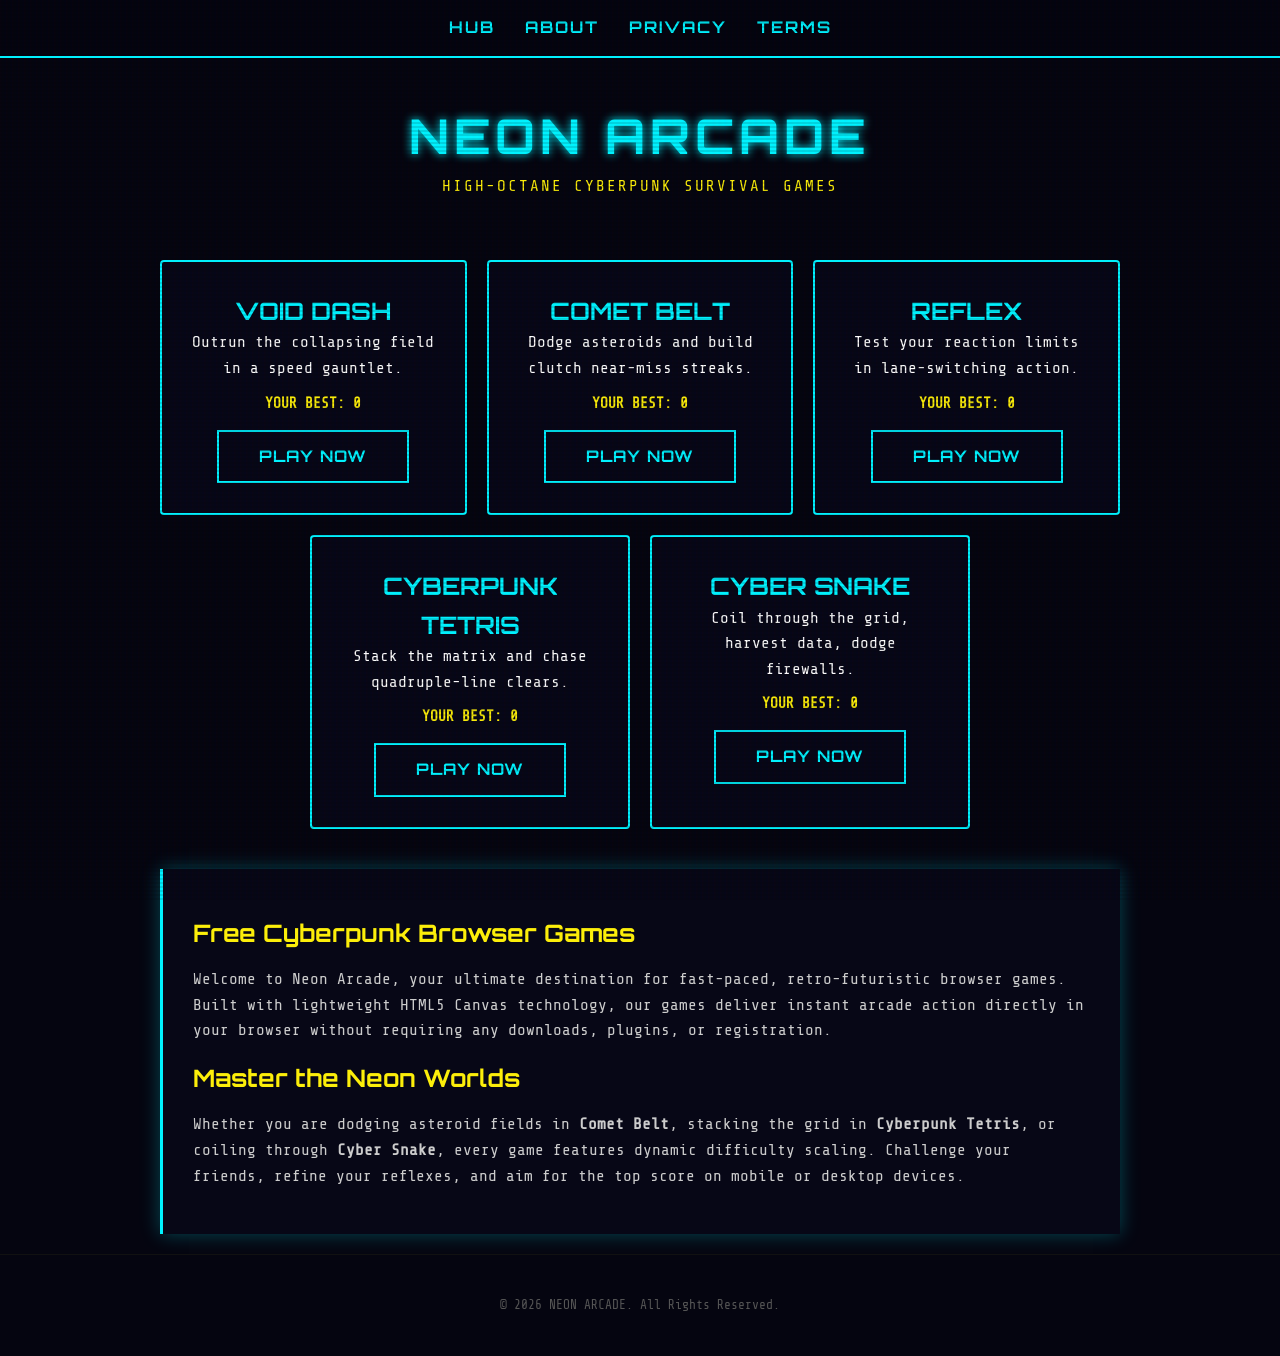
==== index.html @ 8ddd2f0c "Fix accessibility and typography" ====
<!DOCTYPE html> 
<html lang="en"> 
<head> 
    <meta charset="UTF-8"> 
    <meta name="viewport" content="width=device-width, initial-scale=1.0"> 
    <title>Neon Arcade - Play Free Retro Cyberpunk Browser Games</title> 
    <meta name="description" content="Play high-octane retro cyberpunk browser games with zero downloads. Free online arcade action including Void Dash, Comet Belt, and Reflex."> 
    <link rel="canonical" href="https://your-domain.vercel.app/"> 
    <meta property="og:title" content="Neon Arcade - Play Free Retro Cyberpunk Browser Games">
    <meta property="og:description" content="Play high-octane retro cyberpunk browser games with zero downloads. Free online arcade action including Void Dash, Comet Belt, and Reflex.">
    <meta property="og:type" content="website">
    <meta property="og:url" content="https://your-domain.vercel.app/">
    <link rel="stylesheet" href="/neon-arcade.css">
    <style> 
        :root { 
            --c-bg: #050510; 
            --c-primary: #00f3ff; 
            --c-secondary: #fcee0a; 
            --c-danger: #ff003c; 
            --c-text: #ffffff; 
        } 
        * { box-sizing: border-box; margin: 0; padding: 0; } 
        body { 
            position: relative;
            background-color: var(--c-bg); 
            color: var(--c-text); 
            font-family: var(--na-font-body); 
            line-height: 1.6; 
            min-height: 100vh;
            display: flex;
            flex-direction: column;
            overflow-x: hidden;
        } 

        /* CRT Effect */
        body::after {
            content: " ";
            display: block;
            position: fixed;
            top: 0; left: 0; bottom: 0; right: 0;
            background: 
                linear-gradient(rgba(18, 16, 16, 0) 50%, rgba(0, 0, 0, 0.3) 50%), 
                linear-gradient(90deg, rgba(255, 0, 0, 0.05), rgba(0, 255, 0, 0.02), rgba(0, 0, 255, 0.05));
            background-size: 100% 4px, 6px 100%;
            z-index: 1000;
            pointer-events: none;
            opacity: 0.4;
        }

        @media (prefers-reduced-motion: reduce) {
            body::after {
                animation: none;
                opacity: 0.4;
            }
        }

        nav { 
            background: rgba(5, 5, 16, 0.95); 
            border-bottom: 2px solid var(--c-primary); 
            display: flex; 
            justify-content: center; 
            padding: 15px; 
            position: sticky; 
            top: 0; 
            z-index: 100; 
        } 
        nav a { 
            color: var(--c-primary); 
            text-decoration: none; 
            margin: 0 15px; 
            font-weight: bold; 
            text-transform: uppercase;
            letter-spacing: 2px;
        } 
        nav a:hover {
            color: var(--c-danger);
            text-shadow: 0 0 8px var(--c-danger);
        }
        header { text-align: center; padding: 40px 20px; } 
        h1 { font-size: 3rem; color: var(--c-primary); text-shadow: 0 0 10px var(--c-primary); letter-spacing: 5px; } 
        main { max-width: 1000px; margin: 0 auto; padding: 20px; width: 100%; } 
        .game-grid {
            display: flex;
            flex-wrap: wrap;
            justify-content: center;
            gap: 20px;
            margin-bottom: 40px;
        }
        .game-card { 
            background: rgba(10, 10, 30, 0.5); 
            border: 2px solid var(--c-primary); 
            padding: 30px; 
            border-radius: 4px; 
            text-align: center; 
            display: flex;
            flex-direction: column;
            align-items: center;
            transition: transform 0.3s, box-shadow 0.3s;
            flex: 1 1 280px;
            max-width: 320px;
        } 
        .game-card:hover {
            transform: translateY(-10px);
            box-shadow: 0 0 30px rgba(0, 243, 255, 0.3);
        }
        .play-btn { 
            display: inline-block; 
            margin-top: 15px; 
            padding: 12px 40px; 
            border: 2px solid var(--c-primary); 
            color: var(--c-primary); 
            background: transparent;
            text-decoration: none; 
            font-weight: bold; 
            text-transform: uppercase;
            transition: all 0.2s;
        } 
        .play-btn:hover { 
            background: var(--c-primary); 
            color: #000; 
            box-shadow: 0 0 15px var(--c-primary);
        } 
        .best-score {
            font-weight: bold;
            color: var(--c-secondary);
            margin-top: 10px;
            text-transform: uppercase;
            font-size: 0.9rem;
        }
        .content-section { margin-top: 40px; background: rgba(10, 10, 30, 0.4); padding: 30px; border-left: 3px solid var(--c-primary); } 
        .content-section h2 { color: var(--c-secondary); margin-bottom: 15px; margin-top: 15px; } 
        .content-section p { margin-bottom: 15px; color: #ccc; } 
        footer { text-align: center; padding: 40px; border-top: 1px solid #111; margin-top: auto; font-size: 0.8rem; color: #555; } 
    </style> 
</head> 
<body> 
 
<nav aria-label="Primary"> 
    <a href="/" aria-current="page">Hub</a> 
    <a href="/about">About</a> 
    <a href="/privacy">Privacy</a> 
    <a href="/terms">Terms</a> 
</nav> 
 
<header> 
    <h1>NEON ARCADE</h1> 
    <p style="color: var(--c-secondary); text-transform: uppercase; letter-spacing: 2px;">High-Octane Cyberpunk Survival Games</p> 
</header> 
 
<main> 
    <div class="game-grid"> 
        <div class="game-card"> 
            <h2 style="color: var(--c-primary);">VOID DASH</h2> 
            <p>Outrun the collapsing field in a speed gauntlet.</p> 
            <div class="best-score">Your best: <span id="hs-void-dash">0</span></div>
            <a href="/void-dash" class="play-btn">PLAY NOW</a> 
        </div> 
        <div class="game-card"> 
            <h2 style="color: var(--c-primary);">COMET BELT</h2> 
            <p>Dodge asteroids and build clutch near-miss streaks.</p> 
            <div class="best-score">Your best: <span id="hs-comet-belt">0</span></div>
            <a href="/comet-belt" class="play-btn">PLAY NOW</a> 
        </div> 
        <div class="game-card"> 
            <h2 style="color: var(--c-primary);">REFLEX</h2> 
            <p>Test your reaction limits in lane-switching action.</p> 
            <div class="best-score">Your best: <span id="hs-reflex">0</span></div>
            <a href="/reflex" class="play-btn">PLAY NOW</a> 
        </div> 
        <div class="game-card"> 
            <h2 style="color: var(--c-primary);">CYBERPUNK TETRIS</h2> 
            <p>Stack the matrix and chase quadruple-line clears.</p> 
            <div class="best-score">Your best: <span id="hs-tetris">0</span></div>
            <a href="/tetris" class="play-btn">PLAY NOW</a> 
        </div> 
        <div class="game-card"> 
            <h2 style="color: var(--c-primary);">CYBER SNAKE</h2> 
            <p>Coil through the grid, harvest data, dodge firewalls.</p> 
            <div class="best-score">Your best: <span id="hs-cyber-snake">0</span></div>
            <a href="/cyber-snake" class="play-btn">PLAY NOW</a> 
        </div> 
    </div> 
 
    <!-- INDEXABLE TEXT FOR GOOGLE ADSENSE BOT --> 
    <section class="content-section"> 
        <h2>Free Cyberpunk Browser Games</h2> 
        <p>Welcome to Neon Arcade, your ultimate destination for fast-paced, retro-futuristic browser games. Built with lightweight HTML5 Canvas technology, our games deliver instant arcade action directly in your browser without requiring any downloads, plugins, or registration.</p> 
 
        <h2>Master the Neon Worlds</h2> 
        <p>Whether you are dodging asteroid fields in <strong>Comet Belt</strong>, stacking the grid in <strong>Cyberpunk Tetris</strong>, or coiling through <strong>Cyber Snake</strong>, every game features dynamic difficulty scaling. Challenge your friends, refine your reflexes, and aim for the top score on mobile or desktop devices.</p> 
    </section> 
</main> 
 
<footer> 
    <p>&copy; 2026 NEON ARCADE. All Rights Reserved.</p> 
</footer> 

<script>
    document.addEventListener('DOMContentLoaded', () => {
        const hsVoidDash = localStorage.getItem('voidDash_HS') || '0';
        const hsCometBelt = localStorage.getItem('cometbelt_highscore') || '0';
        const hsReflex = localStorage.getItem('reflex_HS') || '0';
        const hsTetris = localStorage.getItem('cyber_tetris_hi') || '0';
        const hsCyberSnake = localStorage.getItem('cyber_snake_hi') || '0';

        document.getElementById('hs-void-dash').textContent = hsVoidDash;
        document.getElementById('hs-comet-belt').textContent = hsCometBelt;
        document.getElementById('hs-reflex').textContent = hsReflex;
        document.getElementById('hs-tetris').textContent = hsTetris;
        document.getElementById('hs-cyber-snake').textContent = hsCyberSnake;
    });
</script>
 
</body> 
</html>
---- neon-arcade.css ----
@import url('https://fonts.googleapis.com/css2?family=Orbitron:wght@400;600;700;800;900&family=Share+Tech+Mono&display=swap');

:root {
    --na-bg: #050510;
    --na-surface: rgba(10, 10, 30, 0.55);
    --na-surface-strong: #050514;
    --na-cyan: #00f3ff;
    --na-yellow: #fcee0a;
    --na-magenta: #ff003c;
    --na-text: #ffffff;
    --na-muted: #b8bec9;
    --na-font-display: 'Orbitron', sans-serif;
    --na-font-body: 'Share Tech Mono', monospace;
    --na-glow-cyan: 0 0 18px rgba(0, 243, 255, 0.28);
}

html { background: var(--na-bg); }

body {
    background-color: var(--na-bg);
    color: var(--na-text);
    font-family: var(--na-font-body);
}

h1, h2, h3, .cyber-font, .na-display {
    font-family: var(--na-font-display);
}

nav {
    background: rgba(5, 5, 16, 0.94);
    border-bottom: 2px solid var(--na-cyan);
}

nav a {
    color: var(--na-cyan);
    font-family: var(--na-font-display);
    letter-spacing: 1.5px;
}

nav a:hover {
    color: var(--na-magenta);
    text-shadow: 0 0 8px var(--na-magenta);
}

button, .na-button, .play-btn, .btn {
    font-family: var(--na-font-display);
    letter-spacing: 1px;
}

.btn-cyber {
    padding: 0.75rem 0.5rem;
    border-radius: 4px;
    font-size: 0.8rem;
    font-weight: 700;
}

footer {
    color: #718096;
    font-family: var(--na-font-body);
}

.na-panel, .game-info-panel, .content-section, .seo-content {
    background: var(--na-surface);
    border-left: 3px solid var(--na-cyan);
    box-shadow: var(--na-glow-cyan);
}

.game-info-panel {
    width: min(900px, calc(100% - 20px));
    margin: 24px auto 0;
    padding: clamp(24px, 4vw, 32px);
    border-top: 1px solid rgba(0, 243, 255, 0.26);
    border-right: 1px solid rgba(0, 243, 255, 0.26);
    border-bottom: 1px solid rgba(0, 243, 255, 0.26);
    border-radius: 0 8px 8px 0;
    color: var(--na-muted);
}

.game-info-panel > section + section { margin-top: 28px; }
.game-info-panel h2 { color: var(--na-yellow); margin: 0 0 12px; font-size: clamp(1.2rem, 2.5vw, 1.5rem); }
.game-info-panel p { margin: 0 0 12px; line-height: 1.65; }
.game-info-panel ul { margin: 0; padding: 0; list-style: none; }
.game-info-panel li { display: flex; align-items: flex-start; gap: 8px; margin-top: 8px; line-height: 1.65; }
.game-info-panel .bullet { color: var(--na-cyan); }
.game-info-panel strong { color: var(--na-text); }
.game-info-panel code, .key {
    color: var(--na-cyan);
    background: rgba(0, 243, 255, 0.1);
    border: 1px solid rgba(0, 243, 255, 0.24);
    border-radius: 3px;
    padding: 1px 4px;
    font-family: var(--na-font-body);
}

.scanlines, #game-container::after, body.crt::after, body::after {
    pointer-events: none;
}

:focus-visible {
    outline: 3px solid var(--na-yellow);
    outline-offset: 3px;
    box-shadow: 0 0 0 6px rgba(252, 238, 10, 0.3), 0 0 15px var(--na-yellow);
}

/* Ensure canvas and other potentially focusable game elements have visible focus if they become focused */
canvas:focus-visible {
    outline: 3px solid var(--na-cyan);
    outline-offset: 2px;
}

@media (max-width: 640px) {
    nav a { letter-spacing: 1px; }
    .game-info-panel { width: calc(100% - 16px); padding: 20px; }
}
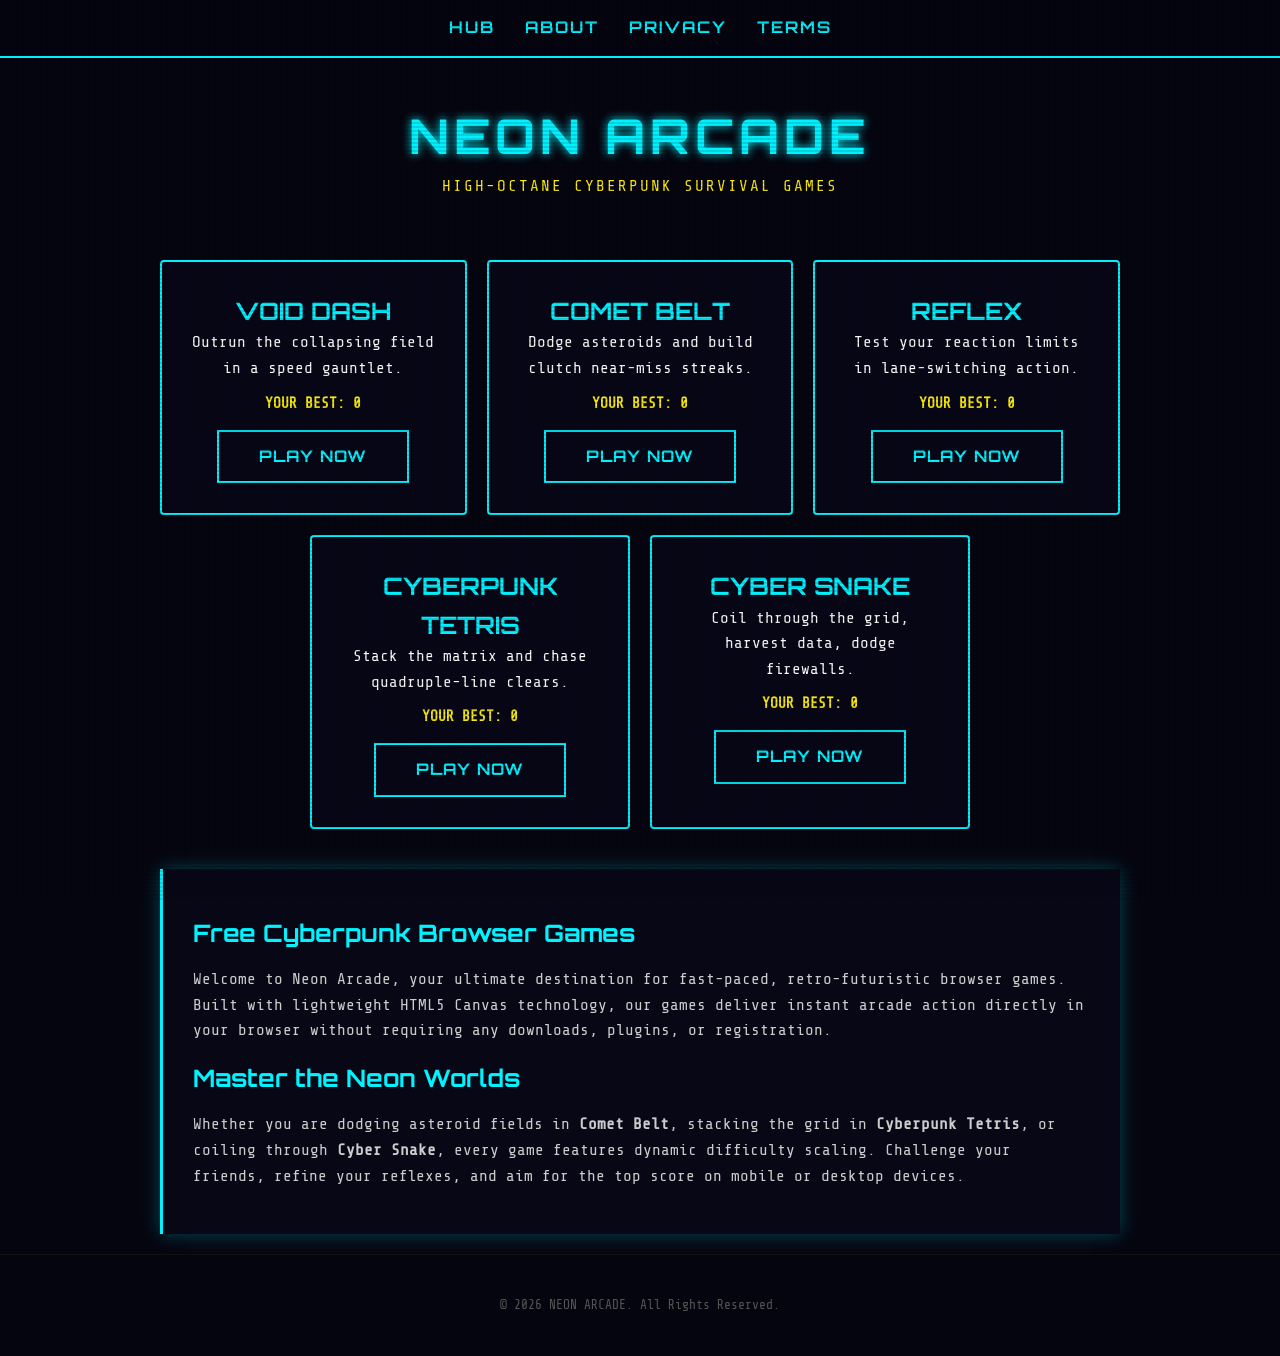
==== commit b4d173cb: "Complete Phase 4 safe fixes" ====
--- a/index.html
+++ b/index.html
@@ -3,6 +3,7 @@
 <head> 
     <meta charset="UTF-8"> 
     <meta name="viewport" content="width=device-width, initial-scale=1.0"> 
+    <meta name="theme-color" content="#050510"> 
     <title>Neon Arcade - Play Free Retro Cyberpunk Browser Games</title> 
     <meta name="description" content="Play high-octane retro cyberpunk browser games with zero downloads. Free online arcade action including Void Dash, Comet Belt, and Reflex."> 
     <link rel="canonical" href="https://your-domain.vercel.app/"> 
@@ -128,7 +129,7 @@
             font-size: 0.9rem;
         }
         .content-section { margin-top: 40px; background: rgba(10, 10, 30, 0.4); padding: 30px; border-left: 3px solid var(--c-primary); } 
-        .content-section h2 { color: var(--c-secondary); margin-bottom: 15px; margin-top: 15px; } 
+        .content-section h2 { color: var(--c-primary); margin-bottom: 15px; margin-top: 15px; } 
         .content-section p { margin-bottom: 15px; color: #ccc; } 
         footer { text-align: center; padding: 40px; border-top: 1px solid #111; margin-top: auto; font-size: 0.8rem; color: #555; } 
     </style> 
--- a/neon-arcade.css
+++ b/neon-arcade.css
@@ -84,11 +84,12 @@
 .game-info-panel .bullet { color: var(--na-cyan); }
 .game-info-panel strong { color: var(--na-text); }
 .game-info-panel code, .key {
+    display: inline-block;
     color: var(--na-cyan);
     background: rgba(0, 243, 255, 0.1);
     border: 1px solid rgba(0, 243, 255, 0.24);
     border-radius: 3px;
-    padding: 1px 4px;
+    padding: 2px 6px;
     font-family: var(--na-font-body);
 }
 
@@ -112,3 +113,15 @@
     nav a { letter-spacing: 1px; }
     .game-info-panel { width: calc(100% - 16px); padding: 20px; }
 }
+
+@media (max-width: 480px) {
+    body nav {
+        flex-wrap: wrap;
+        padding: 10px 8px;
+    }
+    body nav a {
+        margin: 0 8px;
+        letter-spacing: 1px;
+        font-size: 0.8rem;
+    }
+}
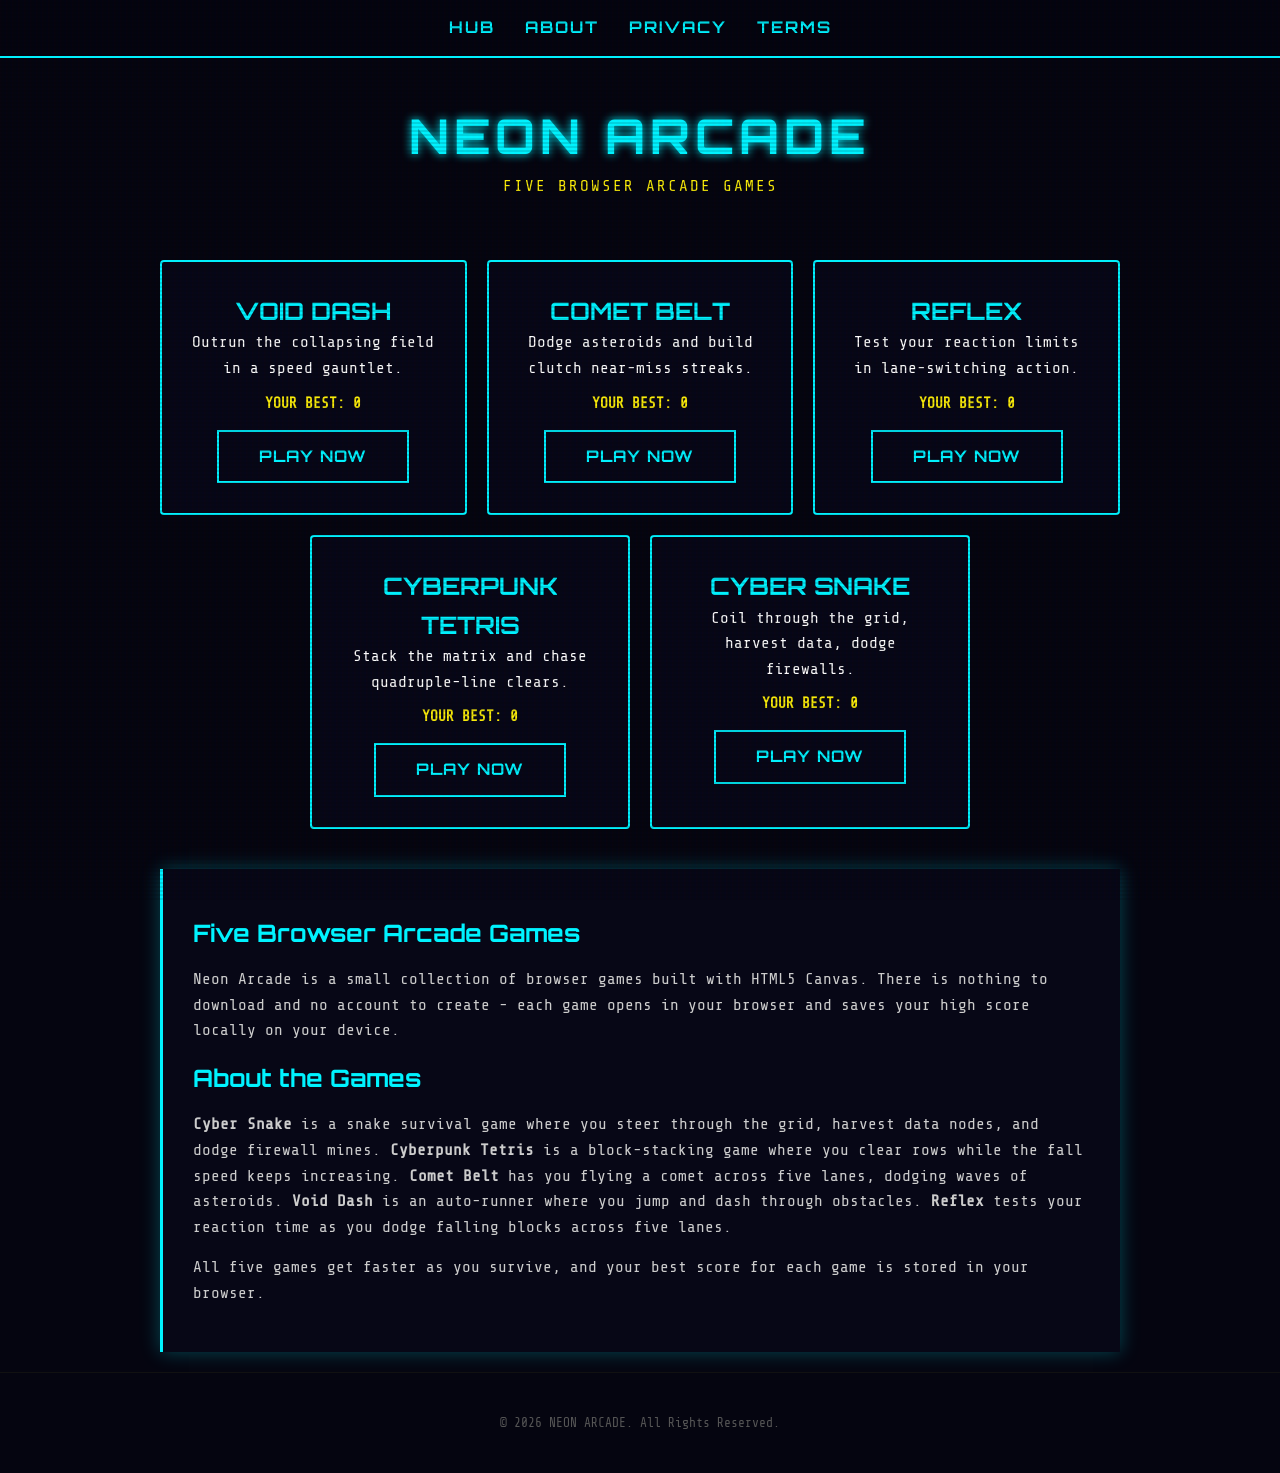
==== commit 4ccb42b8: "Complete Phase 5 improvements" ====
--- a/index.html
+++ b/index.html
@@ -5,26 +5,24 @@
     <meta name="viewport" content="width=device-width, initial-scale=1.0"> 
     <meta name="theme-color" content="#050510"> 
     <title>Neon Arcade - Play Free Retro Cyberpunk Browser Games</title> 
-    <meta name="description" content="Play high-octane retro cyberpunk browser games with zero downloads. Free online arcade action including Void Dash, Comet Belt, and Reflex."> 
+    <meta name="description" content="Play five free browser arcade games: Cyber Snake, Cyberpunk Tetris, Comet Belt, Void Dash, and Reflex. No download or account needed - high scores are saved in your browser."> 
     <link rel="canonical" href="https://your-domain.vercel.app/"> 
     <meta property="og:title" content="Neon Arcade - Play Free Retro Cyberpunk Browser Games">
-    <meta property="og:description" content="Play high-octane retro cyberpunk browser games with zero downloads. Free online arcade action including Void Dash, Comet Belt, and Reflex.">
+    <meta property="og:description" content="Play five free browser arcade games: Cyber Snake, Cyberpunk Tetris, Comet Belt, Void Dash, and Reflex. No download or account needed - high scores are saved in your browser.">
     <meta property="og:type" content="website">
     <meta property="og:url" content="https://your-domain.vercel.app/">
-    <link rel="stylesheet" href="/neon-arcade.css">
+    <meta property="og:site_name" content="Neon Arcade">
+    <meta property="og:locale" content="en_US">
+    <meta name="twitter:card" content="summary">
+    <meta name="twitter:title" content="Neon Arcade - Play Free Retro Cyberpunk Browser Games">
+    <meta name="twitter:description" content="Play five free browser arcade games: Cyber Snake, Cyberpunk Tetris, Comet Belt, Void Dash, and Reflex. No download or account needed - high scores are saved in your browser.">
+    <link rel="stylesheet" href="neon-arcade.css">
     <style> 
-        :root { 
-            --c-bg: #050510; 
-            --c-primary: #00f3ff; 
-            --c-secondary: #fcee0a; 
-            --c-danger: #ff003c; 
-            --c-text: #ffffff; 
-        } 
         * { box-sizing: border-box; margin: 0; padding: 0; } 
         body { 
             position: relative;
-            background-color: var(--c-bg); 
-            color: var(--c-text); 
+            background-color: var(--na-bg); 
+            color: var(--na-text); 
             font-family: var(--na-font-body); 
             line-height: 1.6; 
             min-height: 100vh;
@@ -33,31 +31,9 @@
             overflow-x: hidden;
         } 
 
-        /* CRT Effect */
-        body::after {
-            content: " ";
-            display: block;
-            position: fixed;
-            top: 0; left: 0; bottom: 0; right: 0;
-            background: 
-                linear-gradient(rgba(18, 16, 16, 0) 50%, rgba(0, 0, 0, 0.3) 50%), 
-                linear-gradient(90deg, rgba(255, 0, 0, 0.05), rgba(0, 255, 0, 0.02), rgba(0, 0, 255, 0.05));
-            background-size: 100% 4px, 6px 100%;
-            z-index: 1000;
-            pointer-events: none;
-            opacity: 0.4;
-        }
-
-        @media (prefers-reduced-motion: reduce) {
-            body::after {
-                animation: none;
-                opacity: 0.4;
-            }
-        }
-
         nav { 
             background: rgba(5, 5, 16, 0.95); 
-            border-bottom: 2px solid var(--c-primary); 
+            border-bottom: 2px solid var(--na-cyan); 
             display: flex; 
             justify-content: center; 
             padding: 15px; 
@@ -66,7 +42,7 @@
             z-index: 100; 
         } 
         nav a { 
-            color: var(--c-primary); 
+            color: var(--na-cyan); 
             text-decoration: none; 
             margin: 0 15px; 
             font-weight: bold; 
@@ -74,11 +50,11 @@
             letter-spacing: 2px;
         } 
         nav a:hover {
-            color: var(--c-danger);
-            text-shadow: 0 0 8px var(--c-danger);
+            color: var(--na-magenta);
+            text-shadow: 0 0 8px var(--na-magenta);
         }
         header { text-align: center; padding: 40px 20px; } 
-        h1 { font-size: 3rem; color: var(--c-primary); text-shadow: 0 0 10px var(--c-primary); letter-spacing: 5px; } 
+        h1 { font-size: 3rem; color: var(--na-cyan); text-shadow: 0 0 10px var(--na-cyan); letter-spacing: 5px; } 
         main { max-width: 1000px; margin: 0 auto; padding: 20px; width: 100%; } 
         .game-grid {
             display: flex;
@@ -89,7 +65,7 @@
         }
         .game-card { 
             background: rgba(10, 10, 30, 0.5); 
-            border: 2px solid var(--c-primary); 
+            border: 2px solid var(--na-cyan); 
             padding: 30px; 
             border-radius: 4px; 
             text-align: center; 
@@ -108,8 +84,8 @@
             display: inline-block; 
             margin-top: 15px; 
             padding: 12px 40px; 
-            border: 2px solid var(--c-primary); 
-            color: var(--c-primary); 
+            border: 2px solid var(--na-cyan); 
+            color: var(--na-cyan); 
             background: transparent;
             text-decoration: none; 
             font-weight: bold; 
@@ -117,24 +93,24 @@
             transition: all 0.2s;
         } 
         .play-btn:hover { 
-            background: var(--c-primary); 
+            background: var(--na-cyan); 
             color: #000; 
-            box-shadow: 0 0 15px var(--c-primary);
+            box-shadow: 0 0 15px var(--na-cyan);
         } 
         .best-score {
             font-weight: bold;
-            color: var(--c-secondary);
+            color: var(--na-yellow);
             margin-top: 10px;
             text-transform: uppercase;
             font-size: 0.9rem;
         }
-        .content-section { margin-top: 40px; background: rgba(10, 10, 30, 0.4); padding: 30px; border-left: 3px solid var(--c-primary); } 
-        .content-section h2 { color: var(--c-primary); margin-bottom: 15px; margin-top: 15px; } 
+        .content-section { margin-top: 40px; background: rgba(10, 10, 30, 0.4); padding: 30px; border-left: 3px solid var(--na-cyan); } 
+        .content-section h2 { color: var(--na-cyan); margin-bottom: 15px; margin-top: 15px; } 
         .content-section p { margin-bottom: 15px; color: #ccc; } 
         footer { text-align: center; padding: 40px; border-top: 1px solid #111; margin-top: auto; font-size: 0.8rem; color: #555; } 
     </style> 
 </head> 
-<body> 
+<body class="crt"> 
  
 <nav aria-label="Primary"> 
     <a href="/" aria-current="page">Hub</a> 
@@ -145,50 +121,50 @@
  
 <header> 
     <h1>NEON ARCADE</h1> 
-    <p style="color: var(--c-secondary); text-transform: uppercase; letter-spacing: 2px;">High-Octane Cyberpunk Survival Games</p> 
+    <p style="color: var(--na-yellow); text-transform: uppercase; letter-spacing: 2px;">Five Browser Arcade Games</p> 
 </header> 
  
 <main> 
     <div class="game-grid"> 
         <div class="game-card"> 
-            <h2 style="color: var(--c-primary);">VOID DASH</h2> 
+            <h2 style="color: var(--na-cyan);">VOID DASH</h2> 
             <p>Outrun the collapsing field in a speed gauntlet.</p> 
             <div class="best-score">Your best: <span id="hs-void-dash">0</span></div>
             <a href="/void-dash" class="play-btn">PLAY NOW</a> 
         </div> 
         <div class="game-card"> 
-            <h2 style="color: var(--c-primary);">COMET BELT</h2> 
+            <h2 style="color: var(--na-cyan);">COMET BELT</h2> 
             <p>Dodge asteroids and build clutch near-miss streaks.</p> 
             <div class="best-score">Your best: <span id="hs-comet-belt">0</span></div>
             <a href="/comet-belt" class="play-btn">PLAY NOW</a> 
         </div> 
         <div class="game-card"> 
-            <h2 style="color: var(--c-primary);">REFLEX</h2> 
+            <h2 style="color: var(--na-cyan);">REFLEX</h2> 
             <p>Test your reaction limits in lane-switching action.</p> 
             <div class="best-score">Your best: <span id="hs-reflex">0</span></div>
             <a href="/reflex" class="play-btn">PLAY NOW</a> 
         </div> 
         <div class="game-card"> 
-            <h2 style="color: var(--c-primary);">CYBERPUNK TETRIS</h2> 
+            <h2 style="color: var(--na-cyan);">CYBERPUNK TETRIS</h2> 
             <p>Stack the matrix and chase quadruple-line clears.</p> 
             <div class="best-score">Your best: <span id="hs-tetris">0</span></div>
             <a href="/tetris" class="play-btn">PLAY NOW</a> 
         </div> 
         <div class="game-card"> 
-            <h2 style="color: var(--c-primary);">CYBER SNAKE</h2> 
+            <h2 style="color: var(--na-cyan);">CYBER SNAKE</h2> 
             <p>Coil through the grid, harvest data, dodge firewalls.</p> 
             <div class="best-score">Your best: <span id="hs-cyber-snake">0</span></div>
             <a href="/cyber-snake" class="play-btn">PLAY NOW</a> 
         </div> 
     </div> 
  
-    <!-- INDEXABLE TEXT FOR GOOGLE ADSENSE BOT --> 
     <section class="content-section"> 
-        <h2>Free Cyberpunk Browser Games</h2> 
-        <p>Welcome to Neon Arcade, your ultimate destination for fast-paced, retro-futuristic browser games. Built with lightweight HTML5 Canvas technology, our games deliver instant arcade action directly in your browser without requiring any downloads, plugins, or registration.</p> 
- 
-        <h2>Master the Neon Worlds</h2> 
-        <p>Whether you are dodging asteroid fields in <strong>Comet Belt</strong>, stacking the grid in <strong>Cyberpunk Tetris</strong>, or coiling through <strong>Cyber Snake</strong>, every game features dynamic difficulty scaling. Challenge your friends, refine your reflexes, and aim for the top score on mobile or desktop devices.</p> 
+        <h2>Five Browser Arcade Games</h2> 
+        <p>Neon Arcade is a small collection of browser games built with HTML5 Canvas. There is nothing to download and no account to create - each game opens in your browser and saves your high score locally on your device.</p> 
+
+        <h2>About the Games</h2> 
+        <p><strong>Cyber Snake</strong> is a snake survival game where you steer through the grid, harvest data nodes, and dodge firewall mines. <strong>Cyberpunk Tetris</strong> is a block-stacking game where you clear rows while the fall speed keeps increasing. <strong>Comet Belt</strong> has you flying a comet across five lanes, dodging waves of asteroids. <strong>Void Dash</strong> is an auto-runner where you jump and dash through obstacles. <strong>Reflex</strong> tests your reaction time as you dodge falling blocks across five lanes.</p> 
+        <p>All five games get faster as you survive, and your best score for each game is stored in your browser.</p> 
     </section> 
 </main> 
  
--- a/neon-arcade.css
+++ b/neon-arcade.css
@@ -52,7 +52,39 @@
     border-radius: 4px;
     font-size: 0.8rem;
     font-weight: 700;
-}
+    background: rgba(0, 243, 255, 0.1);
+    border: 1px solid var(--na-cyan);
+    color: var(--na-cyan);
+    transition: all 0.2s ease;
+    box-shadow: 0 0 8px rgba(0, 243, 255, 0.2);
+}
+
+#maximize-btn {
+    position: absolute;
+    top: 10px;
+    right: 10px;
+    z-index: 20;
+    width: 38px;
+    height: 38px;
+    display: flex;
+    align-items: center;
+    justify-content: center;
+    padding: 0;
+    background: rgba(5, 5, 16, 0.7);
+    border: 2px solid var(--na-cyan);
+    border-radius: 4px;
+    color: var(--na-cyan);
+    cursor: pointer;
+    transition: all 0.2s;
+}
+
+#maximize-btn:hover {
+    background: var(--na-cyan);
+    color: var(--na-bg);
+    box-shadow: 0 0 15px var(--na-cyan);
+}
+
+#maximize-btn svg { width: 18px; height: 18px; }
 
 footer {
     color: #718096;
@@ -63,6 +95,44 @@
     background: var(--na-surface);
     border-left: 3px solid var(--na-cyan);
     box-shadow: var(--na-glow-cyan);
+}
+
+.seo-content {
+    max-width: 1000px;
+    width: 100%;
+    margin: 20px auto 40px auto;
+    padding: 30px;
+    background: rgba(10, 10, 30, 0.5);
+    border-left: 3px solid var(--na-cyan);
+    border-radius: 4px;
+}
+
+.seo-content h2 {
+    color: var(--na-yellow);
+    margin-top: 25px;
+    margin-bottom: 15px;
+    font-size: 1.6rem;
+    text-transform: uppercase;
+    letter-spacing: 1px;
+}
+
+.seo-content h2:first-of-type {
+    margin-top: 0;
+}
+
+.seo-content p, .seo-content ul {
+    margin-bottom: 15px;
+    color: #ccc;
+    font-size: 1rem;
+    line-height: 1.6;
+}
+
+.seo-content ul {
+    padding-left: 20px;
+}
+
+.seo-content li {
+    margin-bottom: 10px;
 }
 
 .game-info-panel {
@@ -93,8 +163,54 @@
     font-family: var(--na-font-body);
 }
 
-.scanlines, #game-container::after, body.crt::after, body::after {
+body.crt::after {
+    content: " ";
+    display: block;
+    position: fixed;
+    top: 0; left: 0; bottom: 0; right: 0;
+    background:
+        linear-gradient(rgba(18, 16, 16, 0) 50%, rgba(0, 0, 0, 0.3) 50%),
+        linear-gradient(90deg, rgba(255, 0, 0, 0.05), rgba(0, 255, 0, 0.02), rgba(0, 0, 255, 0.05));
+    background-size: 100% 4px, 6px 100%;
+    z-index: 1000;
     pointer-events: none;
+    opacity: 0.4;
+}
+
+.scanlines {
+    position: absolute;
+    top: 0;
+    left: 0;
+    width: 100%;
+    height: 100%;
+    pointer-events: none;
+    background: linear-gradient(
+        rgba(18, 16, 16, 0) 50%,
+        rgba(0, 0, 0, 0.25) 50%
+    ), linear-gradient(
+        90deg,
+        rgba(255, 0, 0, 0.03),
+        rgba(0, 255, 0, 0.01),
+        rgba(0, 0, 255, 0.03)
+    );
+    background-size: 100% 4px, 6px 100%;
+    z-index: 5;
+    border-radius: 4px;
+}
+
+.canvas-wrapper {
+    position: relative;
+    width: 100%;
+    display: flex;
+    justify-content: center;
+    align-items: center;
+}
+
+@media (prefers-reduced-motion: reduce) {
+    .tap-hint,
+    .flash.active {
+        animation: none !important;
+    }
 }
 
 :focus-visible {
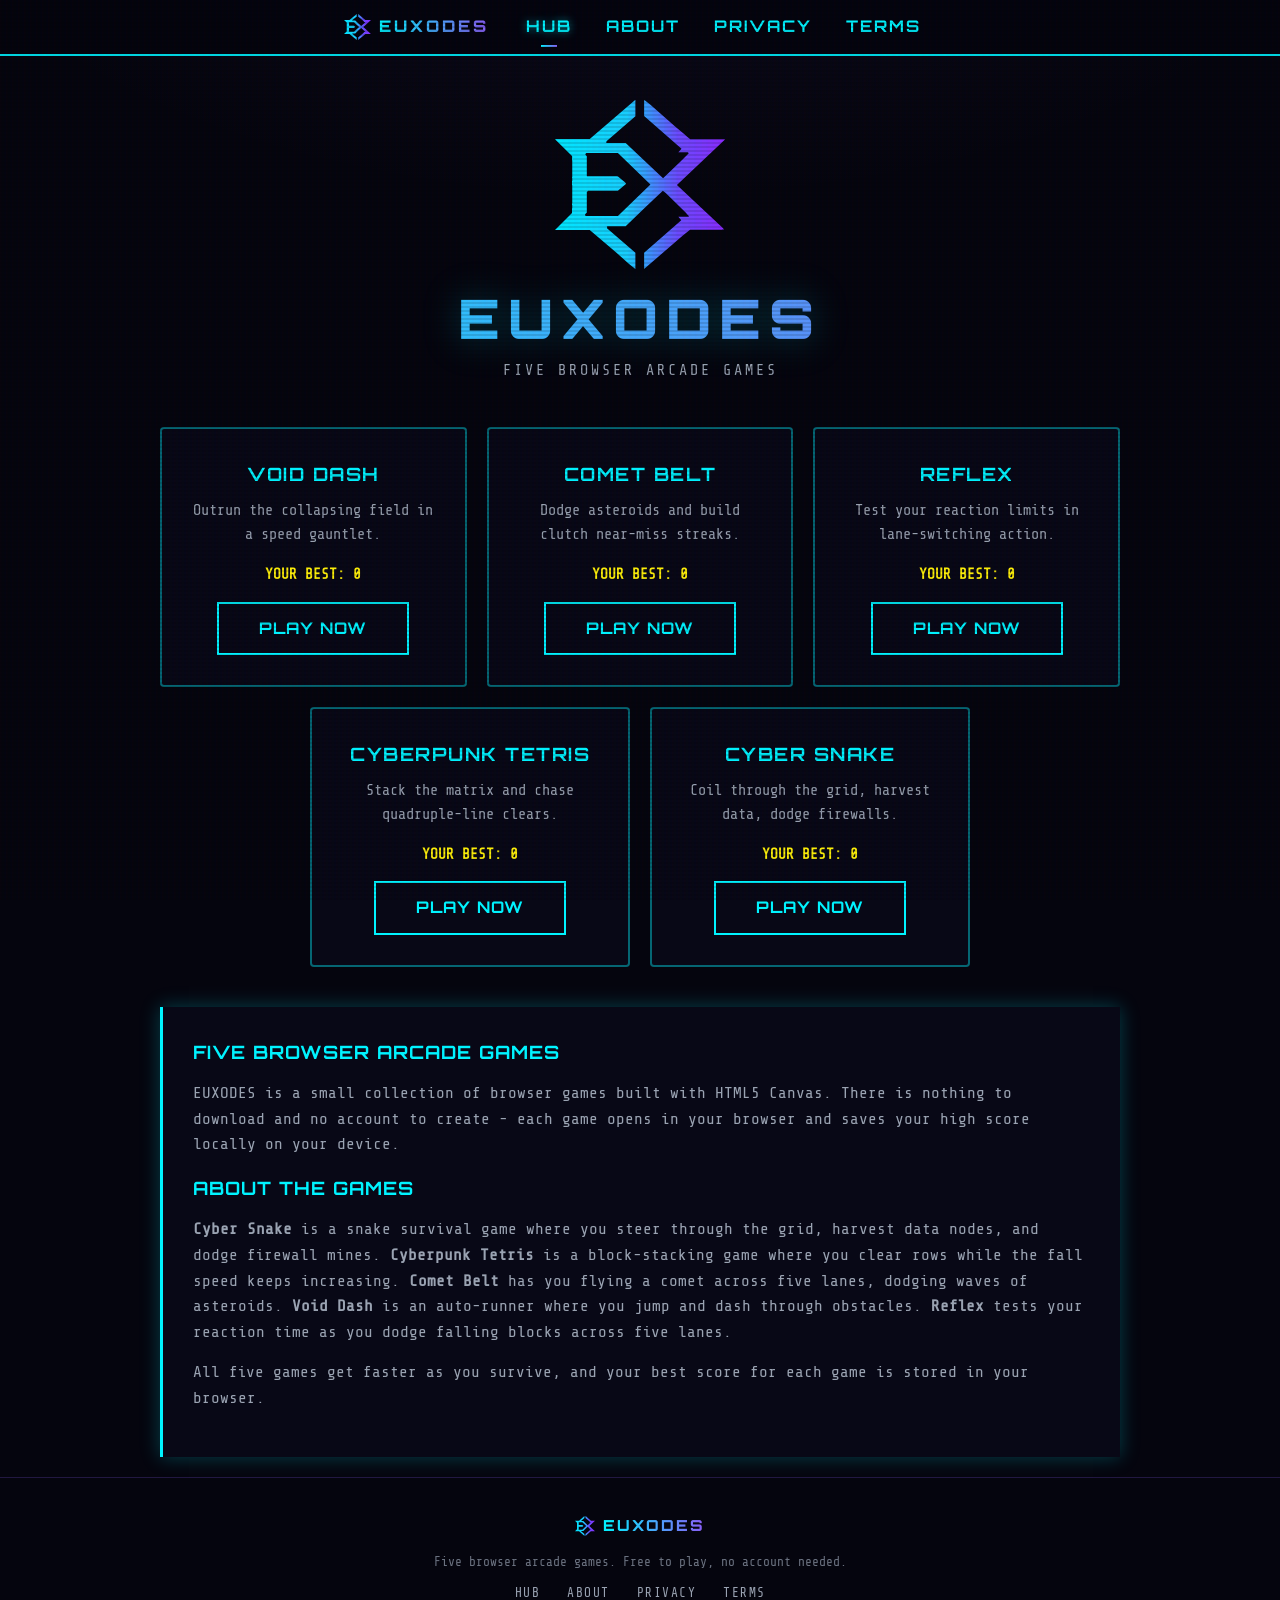
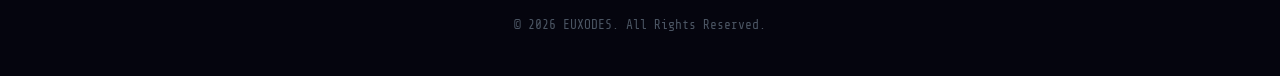
==== commit af718a57: "Fix asset paths to root-relative, add real EUXODES logo" ====
--- a/index.html
+++ b/index.html
@@ -3,20 +3,21 @@
 <head> 
     <meta charset="UTF-8"> 
     <meta name="viewport" content="width=device-width, initial-scale=1.0"> 
-    <meta name="theme-color" content="#050510"> 
-    <title>Neon Arcade - Play Free Retro Cyberpunk Browser Games</title> 
+    <meta name="theme-color" content="#05050e"> 
+    <link rel="icon" type="image/svg+xml" href="/assets/favicon.svg">
+    <title>EUXODES - Five Free Retro Browser Arcade Games</title> 
     <meta name="description" content="Play five free browser arcade games: Cyber Snake, Cyberpunk Tetris, Comet Belt, Void Dash, and Reflex. No download or account needed - high scores are saved in your browser."> 
     <link rel="canonical" href="https://your-domain.vercel.app/"> 
-    <meta property="og:title" content="Neon Arcade - Play Free Retro Cyberpunk Browser Games">
+    <meta property="og:title" content="EUXODES - Five Free Retro Browser Arcade Games">
     <meta property="og:description" content="Play five free browser arcade games: Cyber Snake, Cyberpunk Tetris, Comet Belt, Void Dash, and Reflex. No download or account needed - high scores are saved in your browser.">
     <meta property="og:type" content="website">
     <meta property="og:url" content="https://your-domain.vercel.app/">
-    <meta property="og:site_name" content="Neon Arcade">
+    <meta property="og:site_name" content="EUXODES">
     <meta property="og:locale" content="en_US">
     <meta name="twitter:card" content="summary">
-    <meta name="twitter:title" content="Neon Arcade - Play Free Retro Cyberpunk Browser Games">
+    <meta name="twitter:title" content="EUXODES - Five Free Retro Browser Arcade Games">
     <meta name="twitter:description" content="Play five free browser arcade games: Cyber Snake, Cyberpunk Tetris, Comet Belt, Void Dash, and Reflex. No download or account needed - high scores are saved in your browser.">
-    <link rel="stylesheet" href="neon-arcade.css">
+    <link rel="stylesheet" href="/euxodes.css">
     <style> 
         * { box-sizing: border-box; margin: 0; padding: 0; } 
         body { 
@@ -30,13 +31,13 @@
             flex-direction: column;
             overflow-x: hidden;
         } 
-
+ 
         nav { 
-            background: rgba(5, 5, 16, 0.95); 
+            background: rgba(5, 5, 14, 0.95); 
             border-bottom: 2px solid var(--na-cyan); 
             display: flex; 
             justify-content: center; 
-            padding: 15px; 
+            padding: 14px 20px; 
             position: sticky; 
             top: 0; 
             z-index: 100; 
@@ -53,8 +54,6 @@
             color: var(--na-magenta);
             text-shadow: 0 0 8px var(--na-magenta);
         }
-        header { text-align: center; padding: 40px 20px; } 
-        h1 { font-size: 3rem; color: var(--na-cyan); text-shadow: 0 0 10px var(--na-cyan); letter-spacing: 5px; } 
         main { max-width: 1000px; margin: 0 auto; padding: 20px; width: 100%; } 
         .game-grid {
             display: flex;
@@ -64,21 +63,35 @@
             margin-bottom: 40px;
         }
         .game-card { 
-            background: rgba(10, 10, 30, 0.5); 
-            border: 2px solid var(--na-cyan); 
+            background: var(--na-surface); 
+            border: 2px solid rgba(0, 243, 255, 0.4); 
             padding: 30px; 
             border-radius: 4px; 
             text-align: center; 
             display: flex;
             flex-direction: column;
             align-items: center;
-            transition: transform 0.3s, box-shadow 0.3s;
+            justify-content: space-between;
+            transition: transform 0.3s, border-color 0.3s, box-shadow 0.3s;
             flex: 1 1 280px;
             max-width: 320px;
         } 
         .game-card:hover {
             transform: translateY(-10px);
-            box-shadow: 0 0 30px rgba(0, 243, 255, 0.3);
+            border-color: var(--euxodes-violet);
+            box-shadow: 0 0 24px rgba(139, 92, 246, 0.28);
+        }
+        .game-card h2 { 
+            color: var(--euxodes-cyan);
+            font-family: var(--na-font-display);
+            letter-spacing: 1.5px;
+            font-size: 1.15rem;
+            margin-bottom: 10px;
+        }
+        .game-card p { 
+            color: var(--na-muted);
+            font-size: 0.95rem;
+            margin-bottom: 6px;
         }
         .play-btn { 
             display: inline-block; 
@@ -104,55 +117,70 @@
             text-transform: uppercase;
             font-size: 0.9rem;
         }
-        .content-section { margin-top: 40px; background: rgba(10, 10, 30, 0.4); padding: 30px; border-left: 3px solid var(--na-cyan); } 
-        .content-section h2 { color: var(--na-cyan); margin-bottom: 15px; margin-top: 15px; } 
-        .content-section p { margin-bottom: 15px; color: #ccc; } 
-        footer { text-align: center; padding: 40px; border-top: 1px solid #111; margin-top: auto; font-size: 0.8rem; color: #555; } 
+        .content-section { margin-top: 40px; background: var(--na-surface); padding: 30px; border-left: 3px solid var(--euxodes-cyan); } 
+        .content-section h2 { color: var(--euxodes-cyan); margin-bottom: 15px; margin-top: 15px; font-family: var(--na-font-display); text-transform: uppercase; letter-spacing: 1px; font-size: 1.15rem; } 
+        .content-section h2:first-child { margin-top: 0; }
+        .content-section p { margin-bottom: 15px; color: var(--na-muted); } 
     </style> 
 </head> 
 <body class="crt"> 
  
-<nav aria-label="Primary"> 
+<nav class="brand-nav" aria-label="Primary"> 
+    <a href="/" class="brand-link" aria-label="EUXODES Home"> 
+        <img src="/assets/euxodes-symbol.svg" alt="" class="brand-symbol" width="22" height="22"> 
+        <span class="brand-word">EUXODES</span> 
+    </a> 
     <a href="/" aria-current="page">Hub</a> 
     <a href="/about">About</a> 
     <a href="/privacy">Privacy</a> 
     <a href="/terms">Terms</a> 
 </nav> 
  
-<header> 
-    <h1>NEON ARCADE</h1> 
-    <p style="color: var(--na-yellow); text-transform: uppercase; letter-spacing: 2px;">Five Browser Arcade Games</p> 
+<header class="hub-brand"> 
+    <img src="/assets/euxodes-symbol.svg" alt="EUXODES symbol" class="brand-symbol" width="92" height="92"> 
+    <h1 class="brand-name">EUXODES</h1> 
+    <p class="hub-tagline">Five Browser Arcade Games</p> 
 </header> 
  
 <main> 
     <div class="game-grid"> 
         <div class="game-card"> 
-            <h2 style="color: var(--na-cyan);">VOID DASH</h2> 
-            <p>Outrun the collapsing field in a speed gauntlet.</p> 
+            <div>
+                <h2>VOID DASH</h2> 
+                <p>Outrun the collapsing field in a speed gauntlet.</p> 
+            </div>
             <div class="best-score">Your best: <span id="hs-void-dash">0</span></div>
             <a href="/void-dash" class="play-btn">PLAY NOW</a> 
         </div> 
         <div class="game-card"> 
-            <h2 style="color: var(--na-cyan);">COMET BELT</h2> 
-            <p>Dodge asteroids and build clutch near-miss streaks.</p> 
+            <div>
+                <h2>COMET BELT</h2> 
+                <p>Dodge asteroids and build clutch near-miss streaks.</p> 
+            </div>
             <div class="best-score">Your best: <span id="hs-comet-belt">0</span></div>
             <a href="/comet-belt" class="play-btn">PLAY NOW</a> 
         </div> 
         <div class="game-card"> 
-            <h2 style="color: var(--na-cyan);">REFLEX</h2> 
-            <p>Test your reaction limits in lane-switching action.</p> 
+            <div>
+                <h2>REFLEX</h2> 
+                <p>Test your reaction limits in lane-switching action.</p> 
+            </div>
             <div class="best-score">Your best: <span id="hs-reflex">0</span></div>
             <a href="/reflex" class="play-btn">PLAY NOW</a> 
         </div> 
         <div class="game-card"> 
-            <h2 style="color: var(--na-cyan);">CYBERPUNK TETRIS</h2> 
-            <p>Stack the matrix and chase quadruple-line clears.</p> 
+            <div>
+                <h2>CYBERPUNK TETRIS</h2> 
+                <p>Stack the matrix and chase quadruple-line clears.</p> 
+            </div>
             <div class="best-score">Your best: <span id="hs-tetris">0</span></div>
             <a href="/tetris" class="play-btn">PLAY NOW</a> 
         </div> 
         <div class="game-card"> 
-            <h2 style="color: var(--na-cyan);">CYBER SNAKE</h2> 
-            <p>Coil through the grid, harvest data, dodge firewalls.</p> 
+            <div>
+                <h2>CYBER SNAKE</h2> 
+                <p>Coil through the grid, harvest data, dodge firewalls.</p> 
+            </div>
             <div class="best-score">Your best: <span id="hs-cyber-snake">0</span></div>
             <a href="/cyber-snake" class="play-btn">PLAY NOW</a> 
         </div> 
@@ -160,18 +188,29 @@
  
     <section class="content-section"> 
         <h2>Five Browser Arcade Games</h2> 
-        <p>Neon Arcade is a small collection of browser games built with HTML5 Canvas. There is nothing to download and no account to create - each game opens in your browser and saves your high score locally on your device.</p> 
-
+        <p>EUXODES is a small collection of browser games built with HTML5 Canvas. There is nothing to download and no account to create - each game opens in your browser and saves your high score locally on your device.</p> 
+ 
         <h2>About the Games</h2> 
         <p><strong>Cyber Snake</strong> is a snake survival game where you steer through the grid, harvest data nodes, and dodge firewall mines. <strong>Cyberpunk Tetris</strong> is a block-stacking game where you clear rows while the fall speed keeps increasing. <strong>Comet Belt</strong> has you flying a comet across five lanes, dodging waves of asteroids. <strong>Void Dash</strong> is an auto-runner where you jump and dash through obstacles. <strong>Reflex</strong> tests your reaction time as you dodge falling blocks across five lanes.</p> 
         <p>All five games get faster as you survive, and your best score for each game is stored in your browser.</p> 
     </section> 
 </main> 
  
-<footer> 
-    <p>&copy; 2026 NEON ARCADE. All Rights Reserved.</p> 
+<footer class="site-footer"> 
+    <a href="/" class="footer-brand" aria-label="EUXODES Home"> 
+        <img src="assets/euxodes-symbol.svg" alt="" class="brand-symbol" width="20" height="20"> 
+        <span class="brand-word">EUXODES</span> 
+    </a> 
+    <p class="footer-desc">Five browser arcade games. Free to play, no account needed.</p> 
+    <div class="footer-links"> 
+        <a href="/">Hub</a> 
+        <a href="/about">About</a> 
+        <a href="/privacy">Privacy</a> 
+        <a href="/terms">Terms</a> 
+    </div> 
+    <p class="footer-copy">&copy; 2026 EUXODES. All Rights Reserved.</p> 
 </footer> 
-
+ 
 <script>
     document.addEventListener('DOMContentLoaded', () => {
         const hsVoidDash = localStorage.getItem('voidDash_HS') || '0';
@@ -179,7 +218,7 @@
         const hsReflex = localStorage.getItem('reflex_HS') || '0';
         const hsTetris = localStorage.getItem('cyber_tetris_hi') || '0';
         const hsCyberSnake = localStorage.getItem('cyber_snake_hi') || '0';
-
+ 
         document.getElementById('hs-void-dash').textContent = hsVoidDash;
         document.getElementById('hs-comet-belt').textContent = hsCometBelt;
         document.getElementById('hs-reflex').textContent = hsReflex;
@@ -190,3 +229,4 @@
  
 </body> 
 </html>
+ 
--- a/euxodes.css
+++ b/euxodes.css
@@ -0,0 +1,476 @@
+@import url('https://fonts.googleapis.com/css2?family=Orbitron:wght@400;600;700;800;900&family=Share+Tech+Mono&display=swap');
+
+:root {
+    /* EUXODES brand palette (canonical) */
+    --euxodes-bg: #05050e;
+    --euxodes-surface: rgba(12, 12, 30, 0.55);
+    --euxodes-cyan: #00f3ff;
+    --euxodes-violet: #8b5cf6;
+    --euxodes-violet-bright: #a78bfa;
+    --euxodes-text: #e8eaf0;
+    --euxodes-muted: #9aa3b2;
+    --euxodes-yellow: #fcee0a;
+    --euxodes-glow-cyan: 0 0 18px rgba(0, 243, 255, 0.25);
+    --euxodes-glow-violet: 0 0 18px rgba(139, 92, 246, 0.3);
+    --euxodes-font-display: 'Orbitron', sans-serif;
+    --euxodes-font-body: 'Share Tech Mono', monospace;
+    --euxodes-grad: linear-gradient(90deg, #00f3ff, #8b5cf6);
+
+    /* Legacy aliases (existing pages/games reference these) */
+    --na-bg: var(--euxodes-bg);
+    --na-surface: var(--euxodes-surface);
+    --na-surface-strong: #050514;
+    --na-cyan: var(--euxodes-cyan);
+    --na-yellow: var(--euxodes-yellow);
+    --na-magenta: var(--euxodes-violet);
+    --na-text: var(--euxodes-text);
+    --na-muted: var(--euxodes-muted);
+    --na-font-display: var(--euxodes-font-display);
+    --na-font-body: var(--euxodes-font-body);
+    --na-glow-cyan: var(--euxodes-glow-cyan);
+}
+
+html { background: var(--na-bg); }
+
+body {
+    background-color: var(--na-bg);
+    color: var(--na-text);
+    font-family: var(--na-font-body);
+    background-image: radial-gradient(1100px 520px at 50% -8%, rgba(139, 92, 246, 0.07), transparent 65%);
+    background-repeat: no-repeat;
+}
+
+h1, h2, h3, .cyber-font, .na-display {
+    font-family: var(--na-font-display);
+}
+
+nav {
+    background: rgba(5, 5, 16, 0.94);
+    border-bottom: 2px solid var(--na-cyan);
+}
+
+nav a {
+    color: var(--na-cyan);
+    font-family: var(--na-font-display);
+    letter-spacing: 1.5px;
+}
+
+nav a:hover {
+    color: var(--na-magenta);
+    text-shadow: 0 0 8px var(--na-magenta);
+}
+
+/* ============ EUXODES brand ============ */
+
+.brand-nav {
+    display: flex;
+    flex-wrap: wrap;
+    align-items: center;
+    justify-content: center;
+    column-gap: 4px;
+}
+
+.brand-nav .brand-link {
+    display: inline-flex;
+    align-items: center;
+    gap: 8px;
+    margin: 0 18px 0 0;
+    text-decoration: none;
+    text-transform: none;
+    letter-spacing: 0;
+}
+
+.brand-link:hover {
+    color: inherit;
+    text-shadow: none;
+}
+
+.brand-link .brand-symbol {
+    height: 26px;
+    width: auto;
+    display: block;
+    flex: none;
+}
+
+.sr-only {
+    position: absolute;
+    width: 1px;
+    height: 1px;
+    margin: -1px;
+    padding: 0;
+    overflow: hidden;
+    clip: rect(0 0 0 0);
+    white-space: nowrap;
+    border: 0;
+}
+
+.brand-word {
+    font-family: var(--na-font-display);
+    font-weight: 800;
+    letter-spacing: 3px;
+    background: var(--euxodes-grad);
+    -webkit-background-clip: text;
+    background-clip: text;
+    -webkit-text-fill-color: transparent;
+    color: transparent;
+}
+
+.brand-link .brand-word {
+    font-size: 1rem;
+}
+
+.brand-link:hover .brand-word {
+    filter: drop-shadow(0 0 7px rgba(0, 243, 255, 0.6));
+}
+
+/* Active navigation indicator */
+.brand-nav a[aria-current="page"] {
+    position: relative;
+    color: var(--euxodes-cyan);
+    text-shadow: 0 0 8px rgba(0, 243, 255, 0.55);
+}
+
+.brand-nav a[aria-current="page"]::after {
+    content: "";
+    position: absolute;
+    left: 15px;
+    right: 15px;
+    bottom: -7px;
+    height: 2px;
+    background: var(--euxodes-grad);
+}
+
+/* Homepage brand lockup */
+.hub-brand {
+    text-align: center;
+    padding: 44px 20px 24px;
+}
+
+.hub-brand .brand-symbol {
+    width: 170px;
+    height: auto;
+    display: block;
+    margin: 0 auto;
+}
+
+.hub-brand .brand-name {
+    font-family: var(--na-font-display);
+    font-weight: 900;
+    font-size: clamp(2.4rem, 7vw, 3.4rem);
+    letter-spacing: 8px;
+    line-height: 1.1;
+    margin: 20px 0 10px;
+    background: var(--euxodes-grad);
+    -webkit-background-clip: text;
+    background-clip: text;
+    -webkit-text-fill-color: transparent;
+    color: transparent;
+    filter: drop-shadow(0 0 18px rgba(0, 243, 255, 0.25));
+}
+
+.hub-brand .hub-tagline {
+    text-transform: uppercase;
+    letter-spacing: 3px;
+    font-size: 0.95rem;
+    color: var(--na-muted);
+}
+
+/* Subpage titles */
+.page-title {
+    font-family: var(--na-font-display);
+    font-weight: 900;
+    letter-spacing: 5px;
+    background: var(--euxodes-grad);
+    -webkit-background-clip: text;
+    background-clip: text;
+    -webkit-text-fill-color: transparent;
+    color: transparent;
+    filter: drop-shadow(0 0 16px rgba(0, 243, 255, 0.25));
+}
+
+/* Footer brand */
+.site-footer {
+    text-align: center;
+    padding: 36px 20px 40px;
+    border-top: 1px solid rgba(139, 92, 246, 0.22);
+    margin-top: auto;
+    font-size: 0.8rem;
+    color: #5b6472;
+    width: 100%;
+    box-sizing: border-box;
+}
+
+.footer-brand {
+    display: inline-flex;
+    align-items: center;
+    gap: 8px;
+    text-decoration: none;
+}
+
+.footer-brand .brand-symbol {
+    width: 20px;
+    height: 20px;
+    display: block;
+}
+
+.footer-brand .brand-word {
+    font-size: 0.95rem;
+    letter-spacing: 2px;
+}
+
+.site-footer .footer-desc {
+    margin: 10px 0 10px;
+    color: #6b7280;
+}
+
+.site-footer .footer-links {
+    margin-bottom: 12px;
+}
+
+.site-footer .footer-links a {
+    color: #9aa3b2;
+    text-decoration: none;
+    margin: 0 10px;
+    text-transform: uppercase;
+    letter-spacing: 1.5px;
+}
+
+.site-footer .footer-links a:hover {
+    color: var(--euxodes-cyan);
+    text-shadow: 0 0 6px rgba(0, 243, 255, 0.5);
+}
+
+.site-footer .footer-copy {
+    color: #4b5563;
+}
+
+@supports not (-webkit-background-clip: text) {
+    .brand-word,
+    .hub-brand .brand-name,
+    .page-title {
+        -webkit-text-fill-color: currentColor;
+        background: none;
+        color: var(--euxodes-cyan);
+    }
+}
+
+button, .na-button, .play-btn, .btn {
+    font-family: var(--na-font-display);
+    letter-spacing: 1px;
+}
+
+.btn-cyber {
+    padding: 0.75rem 0.5rem;
+    border-radius: 4px;
+    font-size: 0.8rem;
+    font-weight: 700;
+    background: rgba(0, 243, 255, 0.1);
+    border: 1px solid var(--na-cyan);
+    color: var(--na-cyan);
+    transition: all 0.2s ease;
+    box-shadow: 0 0 8px rgba(0, 243, 255, 0.2);
+}
+
+#maximize-btn {
+    position: absolute;
+    top: 10px;
+    right: 10px;
+    z-index: 20;
+    width: 38px;
+    height: 38px;
+    display: flex;
+    align-items: center;
+    justify-content: center;
+    padding: 0;
+    background: rgba(5, 5, 16, 0.7);
+    border: 2px solid var(--na-cyan);
+    border-radius: 4px;
+    color: var(--na-cyan);
+    cursor: pointer;
+    transition: all 0.2s;
+}
+
+#maximize-btn:hover {
+    background: var(--na-cyan);
+    color: var(--na-bg);
+    box-shadow: 0 0 15px var(--na-cyan);
+}
+
+#maximize-btn svg { width: 18px; height: 18px; }
+
+footer {
+    color: #718096;
+    font-family: var(--na-font-body);
+}
+
+.na-panel, .game-info-panel, .content-section, .seo-content {
+    background: var(--na-surface);
+    border-left: 3px solid var(--na-cyan);
+    box-shadow: var(--na-glow-cyan);
+}
+
+.seo-content {
+    max-width: 1000px;
+    width: 100%;
+    margin: 20px auto 40px auto;
+    padding: 30px;
+    background: rgba(10, 10, 30, 0.5);
+    border-left: 3px solid var(--na-cyan);
+    border-radius: 4px;
+}
+
+.seo-content h2 {
+    color: var(--na-yellow);
+    margin-top: 25px;
+    margin-bottom: 15px;
+    font-size: 1.6rem;
+    text-transform: uppercase;
+    letter-spacing: 1px;
+}
+
+.seo-content h2:first-of-type {
+    margin-top: 0;
+}
+
+.seo-content p, .seo-content ul {
+    margin-bottom: 15px;
+    color: #ccc;
+    font-size: 1rem;
+    line-height: 1.6;
+}
+
+.seo-content ul {
+    padding-left: 20px;
+}
+
+.seo-content li {
+    margin-bottom: 10px;
+}
+
+.game-info-panel {
+    width: min(900px, calc(100% - 20px));
+    margin: 24px auto 0;
+    padding: clamp(24px, 4vw, 32px);
+    border-top: 1px solid rgba(0, 243, 255, 0.26);
+    border-right: 1px solid rgba(0, 243, 255, 0.26);
+    border-bottom: 1px solid rgba(0, 243, 255, 0.26);
+    border-radius: 0 8px 8px 0;
+    color: var(--na-muted);
+}
+
+.game-info-panel > section + section { margin-top: 28px; }
+.game-info-panel h2 { color: var(--na-yellow); margin: 0 0 12px; font-size: clamp(1.2rem, 2.5vw, 1.5rem); }
+.game-info-panel p { margin: 0 0 12px; line-height: 1.65; }
+.game-info-panel ul { margin: 0; padding: 0; list-style: none; }
+.game-info-panel li { display: flex; align-items: flex-start; gap: 8px; margin-top: 8px; line-height: 1.65; }
+.game-info-panel .bullet { color: var(--na-cyan); }
+.game-info-panel strong { color: var(--na-text); }
+.game-info-panel code, .key {
+    display: inline-block;
+    color: var(--na-cyan);
+    background: rgba(0, 243, 255, 0.1);
+    border: 1px solid rgba(0, 243, 255, 0.24);
+    border-radius: 3px;
+    padding: 2px 6px;
+    font-family: var(--na-font-body);
+}
+
+body.crt::after {
+    content: " ";
+    display: block;
+    position: fixed;
+    top: 0; left: 0; bottom: 0; right: 0;
+    background:
+        linear-gradient(rgba(18, 16, 16, 0) 50%, rgba(0, 0, 0, 0.3) 50%),
+        linear-gradient(90deg, rgba(255, 0, 0, 0.05), rgba(0, 255, 0, 0.02), rgba(0, 0, 255, 0.05));
+    background-size: 100% 4px, 6px 100%;
+    z-index: 1000;
+    pointer-events: none;
+    opacity: 0.4;
+}
+
+.scanlines {
+    position: absolute;
+    top: 0;
+    left: 0;
+    width: 100%;
+    height: 100%;
+    pointer-events: none;
+    background: linear-gradient(
+        rgba(18, 16, 16, 0) 50%,
+        rgba(0, 0, 0, 0.25) 50%
+    ), linear-gradient(
+        90deg,
+        rgba(255, 0, 0, 0.03),
+        rgba(0, 255, 0, 0.01),
+        rgba(0, 0, 255, 0.03)
+    );
+    background-size: 100% 4px, 6px 100%;
+    z-index: 5;
+    border-radius: 4px;
+}
+
+.canvas-wrapper {
+    position: relative;
+    width: 100%;
+    display: flex;
+    justify-content: center;
+    align-items: center;
+}
+
+@media (prefers-reduced-motion: reduce) {
+    .tap-hint,
+    .flash.active {
+        animation: none !important;
+    }
+}
+
+:focus-visible {
+    outline: 3px solid var(--na-yellow);
+    outline-offset: 3px;
+    box-shadow: 0 0 0 6px rgba(252, 238, 10, 0.3), 0 0 15px var(--na-yellow);
+}
+
+/* Ensure canvas and other potentially focusable game elements have visible focus if they become focused */
+canvas:focus-visible {
+    outline: 3px solid var(--na-cyan);
+    outline-offset: 2px;
+}
+
+@media (max-width: 640px) {
+    nav a { letter-spacing: 1px; }
+    .game-info-panel { width: calc(100% - 16px); padding: 20px; }
+}
+
+@media (max-width: 480px) {
+    body nav {
+        flex-wrap: wrap;
+        padding: 10px 8px;
+    }
+    body nav a {
+        margin: 0 8px;
+        letter-spacing: 1px;
+        font-size: 0.8rem;
+    }
+    .brand-nav .brand-link {
+        margin: 0 10px 4px 0;
+    }
+    .brand-link .brand-symbol {
+        width: 20px;
+        height: 20px;
+    }
+    .brand-link .brand-word {
+        font-size: 0.9rem;
+        letter-spacing: 2px;
+    }
+    .hub-brand {
+        padding: 32px 16px 20px;
+    }
+    .hub-brand .brand-symbol {
+        width: 72px;
+        height: 72px;
+    }
+    .hub-brand .brand-name {
+        letter-spacing: 5px;
+    }
+}
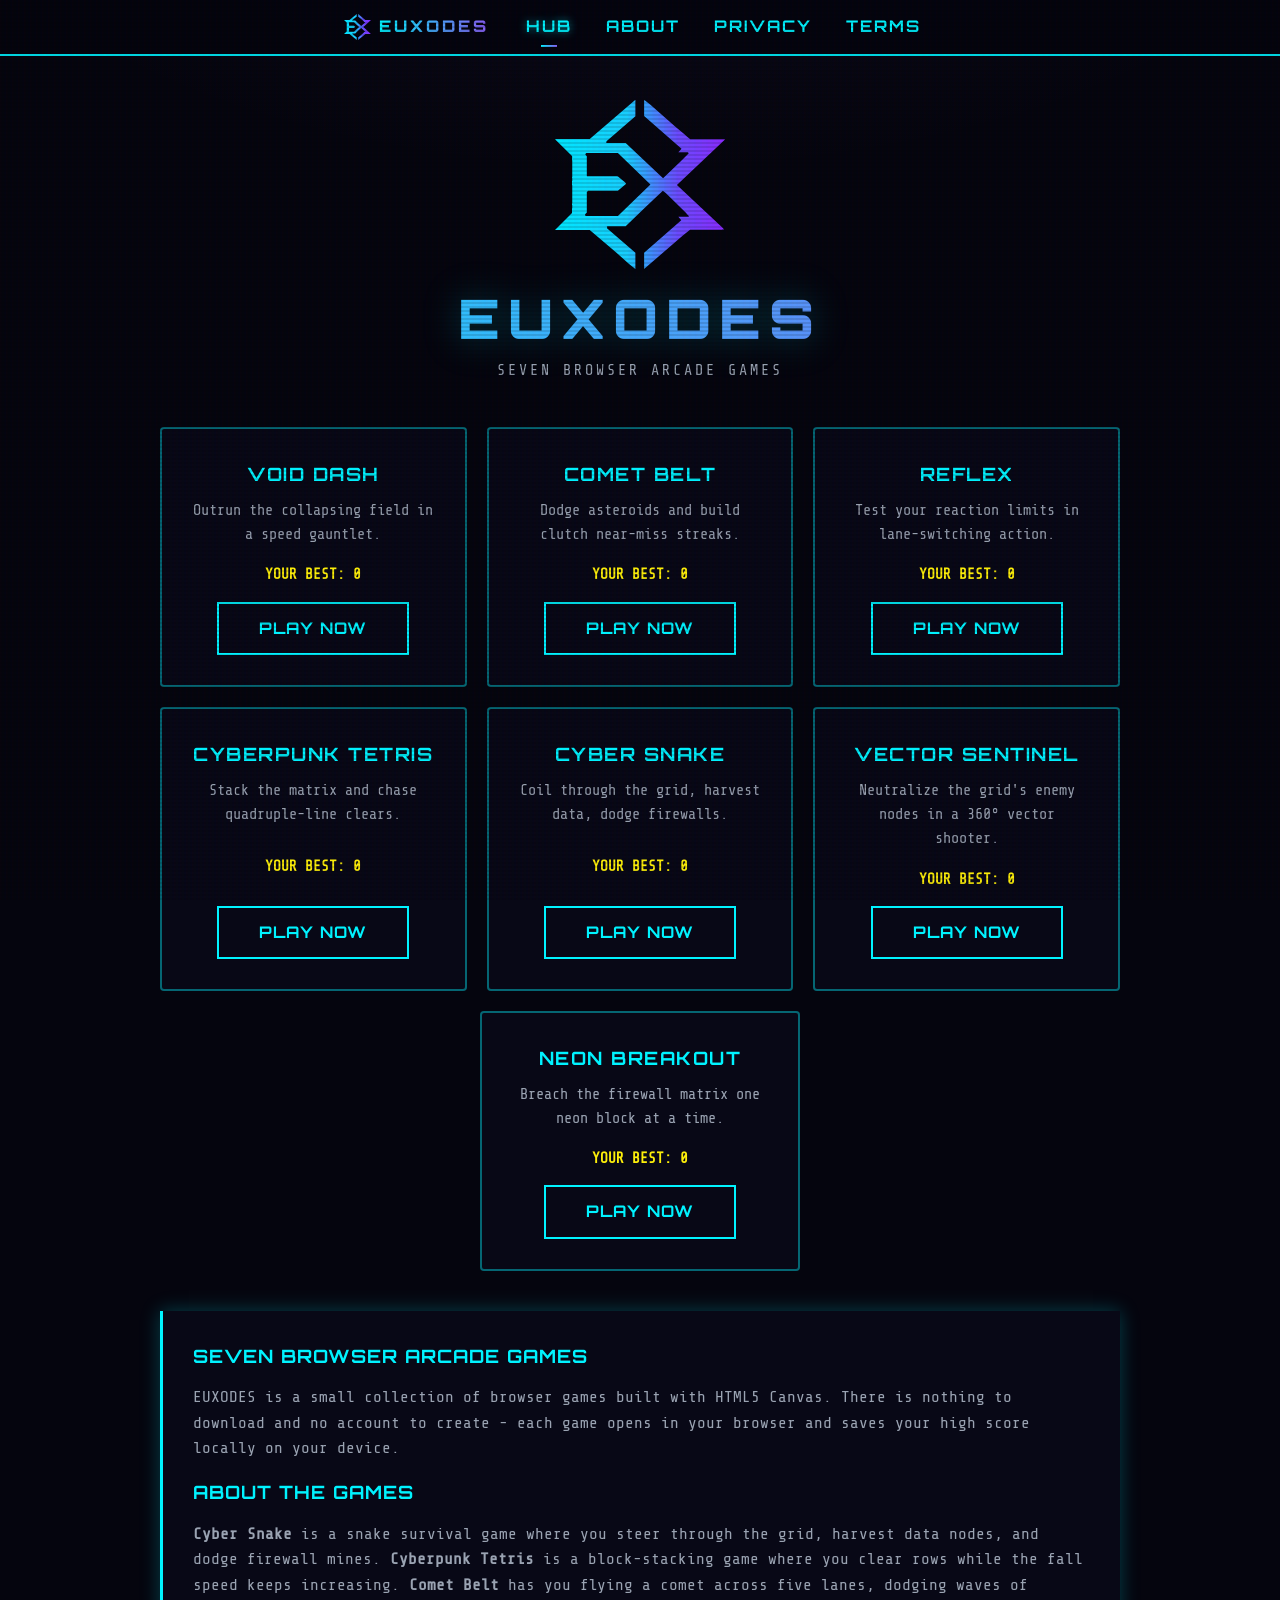
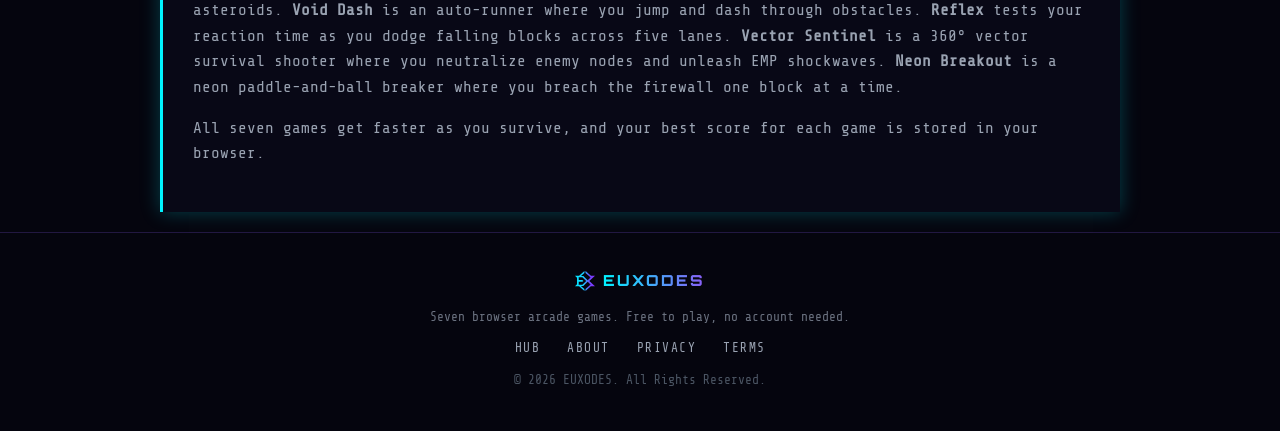
==== commit 8390fc75: "new games" ====
--- a/index.html
+++ b/index.html
@@ -5,18 +5,18 @@
     <meta name="viewport" content="width=device-width, initial-scale=1.0"> 
     <meta name="theme-color" content="#05050e"> 
     <link rel="icon" type="image/svg+xml" href="/assets/favicon.svg">
-    <title>EUXODES - Five Free Retro Browser Arcade Games</title> 
-    <meta name="description" content="Play five free browser arcade games: Cyber Snake, Cyberpunk Tetris, Comet Belt, Void Dash, and Reflex. No download or account needed - high scores are saved in your browser."> 
+    <title>EUXODES - Seven Free Retro Browser Arcade Games</title> 
+    <meta name="description" content="Play seven free browser arcade games: Cyber Snake, Cyberpunk Tetris, Comet Belt, Void Dash, Reflex, Vector Sentinel, and Neon Breakout. No download or account needed - high scores are saved in your browser."> 
     <link rel="canonical" href="https://your-domain.vercel.app/"> 
-    <meta property="og:title" content="EUXODES - Five Free Retro Browser Arcade Games">
-    <meta property="og:description" content="Play five free browser arcade games: Cyber Snake, Cyberpunk Tetris, Comet Belt, Void Dash, and Reflex. No download or account needed - high scores are saved in your browser.">
+    <meta property="og:title" content="EUXODES - Seven Free Retro Browser Arcade Games">
+    <meta property="og:description" content="Play seven free browser arcade games: Cyber Snake, Cyberpunk Tetris, Comet Belt, Void Dash, Reflex, Vector Sentinel, and Neon Breakout. No download or account needed - high scores are saved in your browser.">
     <meta property="og:type" content="website">
     <meta property="og:url" content="https://your-domain.vercel.app/">
     <meta property="og:site_name" content="EUXODES">
     <meta property="og:locale" content="en_US">
     <meta name="twitter:card" content="summary">
-    <meta name="twitter:title" content="EUXODES - Five Free Retro Browser Arcade Games">
-    <meta name="twitter:description" content="Play five free browser arcade games: Cyber Snake, Cyberpunk Tetris, Comet Belt, Void Dash, and Reflex. No download or account needed - high scores are saved in your browser.">
+    <meta name="twitter:title" content="EUXODES - Seven Free Retro Browser Arcade Games">
+    <meta name="twitter:description" content="Play seven free browser arcade games: Cyber Snake, Cyberpunk Tetris, Comet Belt, Void Dash, Reflex, Vector Sentinel, and Neon Breakout. No download or account needed - high scores are saved in your browser.">
     <link rel="stylesheet" href="/euxodes.css">
     <style> 
         * { box-sizing: border-box; margin: 0; padding: 0; } 
@@ -139,7 +139,7 @@
 <header class="hub-brand"> 
     <img src="/assets/euxodes-symbol.svg" alt="EUXODES symbol" class="brand-symbol" width="92" height="92"> 
     <h1 class="brand-name">EUXODES</h1> 
-    <p class="hub-tagline">Five Browser Arcade Games</p> 
+    <p class="hub-tagline">Seven Browser Arcade Games</p> 
 </header> 
  
 <main> 
@@ -184,24 +184,40 @@
             <div class="best-score">Your best: <span id="hs-cyber-snake">0</span></div>
             <a href="/cyber-snake" class="play-btn">PLAY NOW</a> 
         </div> 
+        <div class="game-card"> 
+            <div>
+                <h2>VECTOR SENTINEL</h2> 
+                <p>Neutralize the grid's enemy nodes in a 360° vector shooter.</p> 
+            </div>
+            <div class="best-score">Your best: <span id="hs-vector-sentinel">0</span></div>
+            <a href="/vector-sentinel" class="play-btn">PLAY NOW</a> 
+        </div> 
+        <div class="game-card"> 
+            <div>
+                <h2>NEON BREAKOUT</h2> 
+                <p>Breach the firewall matrix one neon block at a time.</p> 
+            </div>
+            <div class="best-score">Your best: <span id="hs-neon-breakout">0</span></div>
+            <a href="/neon-breakout" class="play-btn">PLAY NOW</a> 
+        </div> 
     </div> 
  
-    <section class="content-section"> 
-        <h2>Five Browser Arcade Games</h2> 
+<section class="content-section"> 
+        <h2>Seven Browser Arcade Games</h2> 
         <p>EUXODES is a small collection of browser games built with HTML5 Canvas. There is nothing to download and no account to create - each game opens in your browser and saves your high score locally on your device.</p> 
- 
+
         <h2>About the Games</h2> 
-        <p><strong>Cyber Snake</strong> is a snake survival game where you steer through the grid, harvest data nodes, and dodge firewall mines. <strong>Cyberpunk Tetris</strong> is a block-stacking game where you clear rows while the fall speed keeps increasing. <strong>Comet Belt</strong> has you flying a comet across five lanes, dodging waves of asteroids. <strong>Void Dash</strong> is an auto-runner where you jump and dash through obstacles. <strong>Reflex</strong> tests your reaction time as you dodge falling blocks across five lanes.</p> 
-        <p>All five games get faster as you survive, and your best score for each game is stored in your browser.</p> 
-    </section> 
+        <p><strong>Cyber Snake</strong> is a snake survival game where you steer through the grid, harvest data nodes, and dodge firewall mines. <strong>Cyberpunk Tetris</strong> is a block-stacking game where you clear rows while the fall speed keeps increasing. <strong>Comet Belt</strong> has you flying a comet across five lanes, dodging waves of asteroids. <strong>Void Dash</strong> is an auto-runner where you jump and dash through obstacles. <strong>Reflex</strong> tests your reaction time as you dodge falling blocks across five lanes. <strong>Vector Sentinel</strong> is a 360° vector survival shooter where you neutralize enemy nodes and unleash EMP shockwaves. <strong>Neon Breakout</strong> is a neon paddle-and-ball breaker where you breach the firewall one block at a time.</p> 
+        <p>All seven games get faster as you survive, and your best score for each game is stored in your browser.</p> 
+    </section>
 </main> 
  
 <footer class="site-footer"> 
     <a href="/" class="footer-brand" aria-label="EUXODES Home"> 
-        <img src="assets/euxodes-symbol.svg" alt="" class="brand-symbol" width="20" height="20"> 
+        <img src="/assets/euxodes-symbol.svg" alt="" class="brand-symbol" width="20" height="20"> 
         <span class="brand-word">EUXODES</span> 
     </a> 
-    <p class="footer-desc">Five browser arcade games. Free to play, no account needed.</p> 
+    <p class="footer-desc">Seven browser arcade games. Free to play, no account needed.</p> 
     <div class="footer-links"> 
         <a href="/">Hub</a> 
         <a href="/about">About</a> 
@@ -218,12 +234,16 @@
         const hsReflex = localStorage.getItem('reflex_HS') || '0';
         const hsTetris = localStorage.getItem('cyber_tetris_hi') || '0';
         const hsCyberSnake = localStorage.getItem('cyber_snake_hi') || '0';
- 
+        const hsVectorSentinel = localStorage.getItem('vector_sentinel_hi') || '0';
+        const hsNeonBreakout = localStorage.getItem('neon_breakout_hi') || '0';
+
         document.getElementById('hs-void-dash').textContent = hsVoidDash;
         document.getElementById('hs-comet-belt').textContent = hsCometBelt;
         document.getElementById('hs-reflex').textContent = hsReflex;
         document.getElementById('hs-tetris').textContent = hsTetris;
         document.getElementById('hs-cyber-snake').textContent = hsCyberSnake;
+        document.getElementById('hs-vector-sentinel').textContent = hsVectorSentinel;
+        document.getElementById('hs-neon-breakout').textContent = hsNeonBreakout;
     });
 </script>
  
--- a/euxodes.css
+++ b/euxodes.css
@@ -53,6 +53,10 @@
     color: var(--na-cyan);
     font-family: var(--na-font-display);
     letter-spacing: 1.5px;
+    text-decoration: none;
+    font-weight: 700;
+    text-transform: uppercase;
+    margin: 0 15px;
 }
 
 nav a:hover {
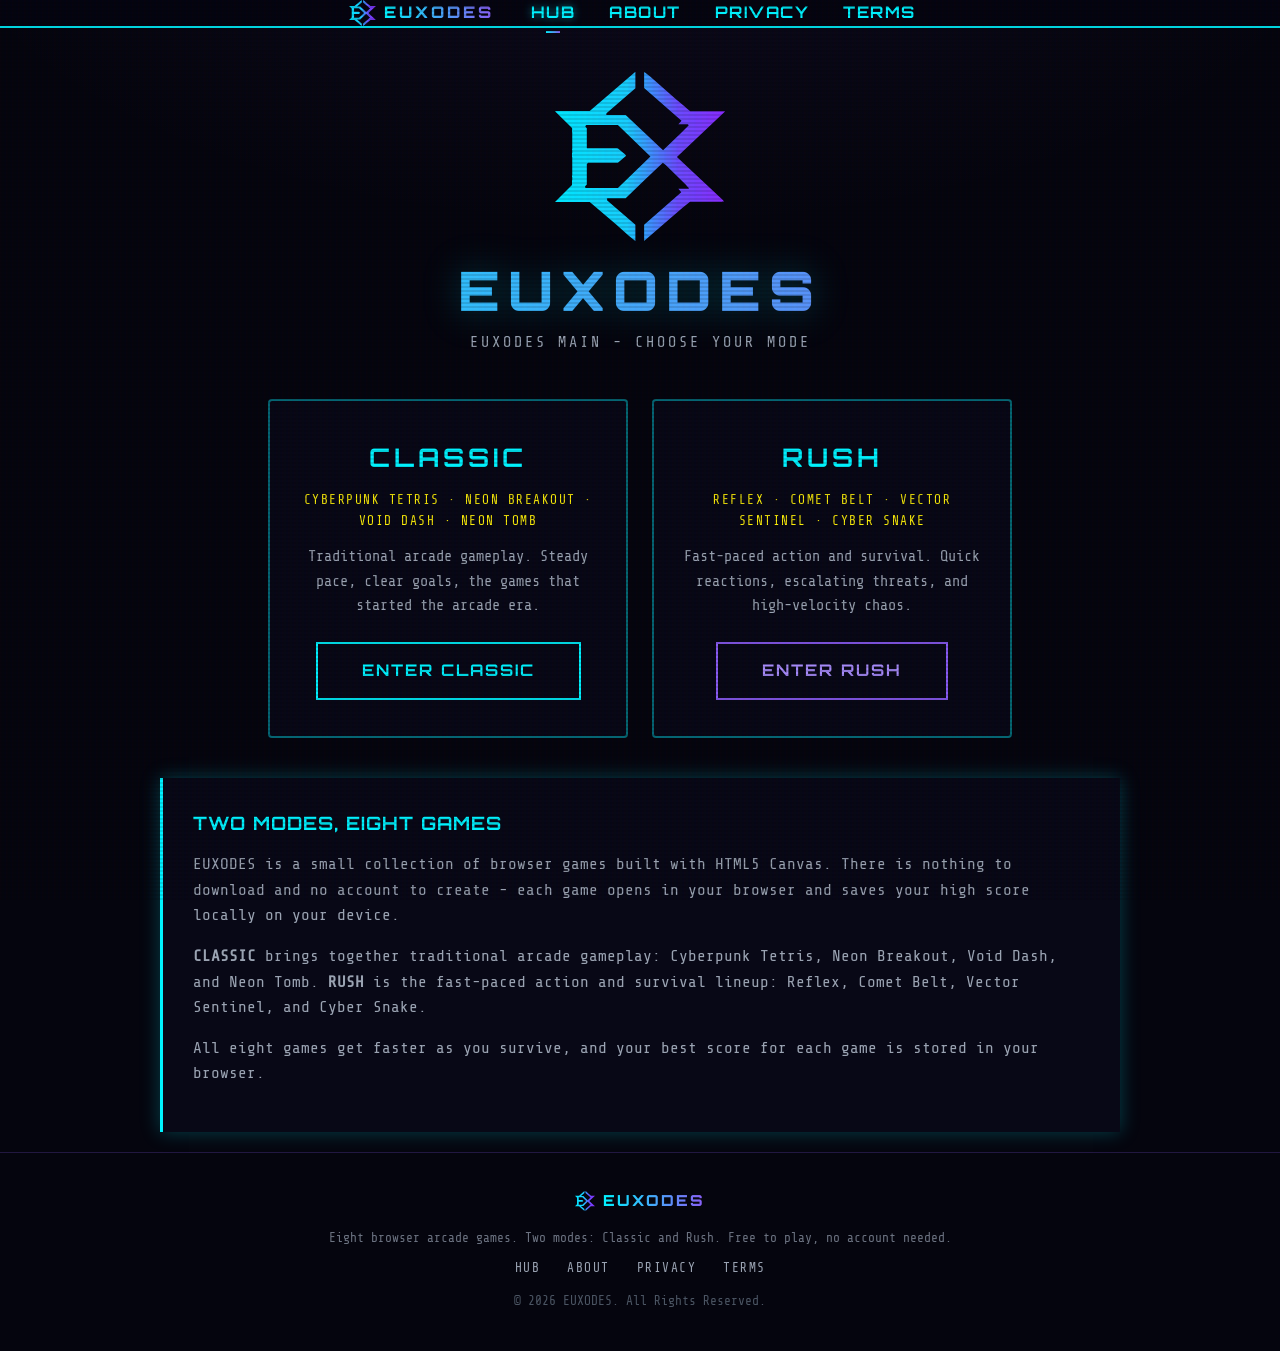
==== commit e06bc36f: "code errors fixed" ====
--- a/index.html
+++ b/index.html
@@ -1,252 +1,189 @@
-<!DOCTYPE html> 
-<html lang="en"> 
-<head> 
-    <meta charset="UTF-8"> 
-    <meta name="viewport" content="width=device-width, initial-scale=1.0"> 
-    <meta name="theme-color" content="#05050e"> 
+<!DOCTYPE html>
+<html lang="en">
+<head>
+    <meta charset="UTF-8">
+    <meta name="viewport" content="width=device-width, initial-scale=1.0">
+    <meta name="theme-color" content="#05050e">
     <link rel="icon" type="image/svg+xml" href="/assets/favicon.svg">
-    <title>EUXODES - Seven Free Retro Browser Arcade Games</title> 
-    <meta name="description" content="Play seven free browser arcade games: Cyber Snake, Cyberpunk Tetris, Comet Belt, Void Dash, Reflex, Vector Sentinel, and Neon Breakout. No download or account needed - high scores are saved in your browser."> 
-    <link rel="canonical" href="https://your-domain.vercel.app/"> 
-    <meta property="og:title" content="EUXODES - Seven Free Retro Browser Arcade Games">
-    <meta property="og:description" content="Play seven free browser arcade games: Cyber Snake, Cyberpunk Tetris, Comet Belt, Void Dash, Reflex, Vector Sentinel, and Neon Breakout. No download or account needed - high scores are saved in your browser.">
+    <title>EUXODES MAIN - Retro Browser Arcade Games | 2 Modes, 8 Games</title>
+    <meta name="description" content="EUXODES MAIN. Choose your mode: CLASSIC for traditional arcade gameplay (Cyberpunk Tetris, Neon Breakout, Void Dash, Neon Tomb) or RUSH for fast-paced action and survival (Reflex, Comet Belt, Vector Sentinel, Cyber Snake). Eight free browser games, no account needed.">
+    <link rel="canonical" href="https://neon-arcade-sgkj.vercel.app/">
+    <meta property="og:title" content="EUXODES MAIN - Retro Browser Arcade Games">
+    <meta property="og:description" content="Choose your mode: CLASSIC for traditional arcade gameplay or RUSH for fast-paced action and survival. Eight free browser games, high scores saved locally.">
     <meta property="og:type" content="website">
-    <meta property="og:url" content="https://your-domain.vercel.app/">
+    <meta property="og:url" content="https://neon-arcade-sgkj.vercel.app/">
     <meta property="og:site_name" content="EUXODES">
     <meta property="og:locale" content="en_US">
-    <meta name="twitter:card" content="summary">
-    <meta name="twitter:title" content="EUXODES - Seven Free Retro Browser Arcade Games">
-    <meta name="twitter:description" content="Play seven free browser arcade games: Cyber Snake, Cyberpunk Tetris, Comet Belt, Void Dash, Reflex, Vector Sentinel, and Neon Breakout. No download or account needed - high scores are saved in your browser.">
-    <link rel="stylesheet" href="/euxodes.css">
-    <style> 
-        * { box-sizing: border-box; margin: 0; padding: 0; } 
-        body { 
+    <meta property="og:image" content="https://neon-arcade-sgkj.vercel.app/assets/og/og-home.png">
+    <meta property="og:image:width" content="1200">
+    <meta property="og:image:height" content="630">
+    <meta property="og:image:type" content="image/png">
+    <meta property="og:image:alt" content="EUXODES - Retro Browser Arcade Games">
+    <meta name="twitter:card" content="summary_large_image">
+    <meta name="twitter:image" content="https://neon-arcade-sgkj.vercel.app/assets/og/og-home.png">
+    <meta name="twitter:title" content="EUXODES MAIN - Retro Browser Arcade Games">
+    <meta name="twitter:description" content="Choose your mode: CLASSIC for traditional arcade gameplay or RUSH for fast-paced action and survival. Eight free browser games.">
+    <link rel="stylesheet" href="/euxodes.css?v=2">
+    <style>
+        * { box-sizing: border-box; margin: 0; padding: 0; }
+        body {
             position: relative;
-            background-color: var(--na-bg); 
-            color: var(--na-text); 
-            font-family: var(--na-font-body); 
-            line-height: 1.6; 
+            background-color: var(--na-bg);
+            color: var(--na-text);
+            font-family: var(--na-font-body);
+            line-height: 1.6;
             min-height: 100vh;
             display: flex;
             flex-direction: column;
             overflow-x: hidden;
-        } 
- 
-        nav { 
-            background: rgba(5, 5, 14, 0.95); 
-            border-bottom: 2px solid var(--na-cyan); 
-            display: flex; 
-            justify-content: center; 
-            padding: 14px 20px; 
-            position: sticky; 
-            top: 0; 
-            z-index: 100; 
-        } 
-        nav a { 
-            color: var(--na-cyan); 
-            text-decoration: none; 
-            margin: 0 15px; 
-            font-weight: bold; 
-            text-transform: uppercase;
-            letter-spacing: 2px;
-        } 
-        nav a:hover {
-            color: var(--na-magenta);
-            text-shadow: 0 0 8px var(--na-magenta);
         }
-        main { max-width: 1000px; margin: 0 auto; padding: 20px; width: 100%; } 
-        .game-grid {
+
+        main { max-width: 1000px; margin: 0 auto; padding: 20px; width: 100%; }
+
+        .mode-grid {
             display: flex;
             flex-wrap: wrap;
             justify-content: center;
-            gap: 20px;
+            gap: 24px;
             margin-bottom: 40px;
         }
-        .game-card { 
-            background: var(--na-surface); 
-            border: 2px solid rgba(0, 243, 255, 0.4); 
-            padding: 30px; 
-            border-radius: 4px; 
-            text-align: center; 
+        .mode-card {
+            background: var(--na-surface);
+            border: 2px solid rgba(0, 243, 255, 0.4);
+            padding: 36px 30px;
+            border-radius: 4px;
+            text-align: center;
             display: flex;
             flex-direction: column;
             align-items: center;
             justify-content: space-between;
             transition: transform 0.3s, border-color 0.3s, box-shadow 0.3s;
-            flex: 1 1 280px;
-            max-width: 320px;
-        } 
-        .game-card:hover {
+            flex: 1 1 300px;
+            max-width: 360px;
+        }
+        .mode-card:hover {
             transform: translateY(-10px);
             border-color: var(--euxodes-violet);
             box-shadow: 0 0 24px rgba(139, 92, 246, 0.28);
         }
-        .game-card h2 { 
+        .mode-card h2 {
             color: var(--euxodes-cyan);
             font-family: var(--na-font-display);
+            letter-spacing: 4px;
+            font-size: 1.6rem;
+            margin-bottom: 12px;
+        }
+        .mode-card .mode-games {
+            color: var(--na-yellow);
+            font-size: 0.8rem;
+            text-transform: uppercase;
             letter-spacing: 1.5px;
-            font-size: 1.15rem;
-            margin-bottom: 10px;
+            margin-bottom: 14px;
         }
-        .game-card p { 
+        .mode-card p {
             color: var(--na-muted);
             font-size: 0.95rem;
             margin-bottom: 6px;
         }
-        .play-btn { 
-            display: inline-block; 
-            margin-top: 15px; 
-            padding: 12px 40px; 
-            border: 2px solid var(--na-cyan); 
-            color: var(--na-cyan); 
+        .play-btn {
+            display: inline-block;
+            margin-top: 18px;
+            padding: 14px 44px;
+            border: 2px solid var(--na-cyan);
+            color: var(--na-cyan);
             background: transparent;
-            text-decoration: none; 
-            font-weight: bold; 
+            text-decoration: none;
+            font-weight: bold;
             text-transform: uppercase;
+            letter-spacing: 2px;
             transition: all 0.2s;
-        } 
-        .play-btn:hover { 
-            background: var(--na-cyan); 
-            color: #000; 
+        }
+        .play-btn:hover {
+            background: var(--na-cyan);
+            color: #000;
             box-shadow: 0 0 15px var(--na-cyan);
-        } 
-        .best-score {
-            font-weight: bold;
-            color: var(--na-yellow);
-            margin-top: 10px;
-            text-transform: uppercase;
-            font-size: 0.9rem;
         }
-        .content-section { margin-top: 40px; background: var(--na-surface); padding: 30px; border-left: 3px solid var(--euxodes-cyan); } 
-        .content-section h2 { color: var(--euxodes-cyan); margin-bottom: 15px; margin-top: 15px; font-family: var(--na-font-display); text-transform: uppercase; letter-spacing: 1px; font-size: 1.15rem; } 
+        .mode-card:nth-child(2) .play-btn {
+            border-color: var(--euxodes-violet);
+            color: var(--euxodes-violet-bright);
+        }
+        .mode-card:nth-child(2) .play-btn:hover {
+            background: var(--euxodes-violet);
+            color: #000;
+            box-shadow: 0 0 15px var(--euxodes-violet);
+        }
+        .content-section { margin-top: 40px; background: var(--na-surface); padding: 30px; border-left: 3px solid var(--euxodes-cyan); }
+        .content-section h2 { color: var(--euxodes-cyan); margin-bottom: 15px; margin-top: 15px; font-family: var(--na-font-display); text-transform: uppercase; letter-spacing: 1px; font-size: 1.15rem; }
         .content-section h2:first-child { margin-top: 0; }
-        .content-section p { margin-bottom: 15px; color: var(--na-muted); } 
-    </style> 
-</head> 
-<body class="crt"> 
- 
-<nav class="brand-nav" aria-label="Primary"> 
-    <a href="/" class="brand-link" aria-label="EUXODES Home"> 
-        <img src="/assets/euxodes-symbol.svg" alt="" class="brand-symbol" width="22" height="22"> 
-        <span class="brand-word">EUXODES</span> 
-    </a> 
-    <a href="/" aria-current="page">Hub</a> 
-    <a href="/about">About</a> 
-    <a href="/privacy">Privacy</a> 
-    <a href="/terms">Terms</a> 
-</nav> 
- 
-<header class="hub-brand"> 
-    <img src="/assets/euxodes-symbol.svg" alt="EUXODES symbol" class="brand-symbol" width="92" height="92"> 
-    <h1 class="brand-name">EUXODES</h1> 
-    <p class="hub-tagline">Seven Browser Arcade Games</p> 
-</header> 
- 
-<main> 
-    <div class="game-grid"> 
-        <div class="game-card"> 
+        .content-section p { margin-bottom: 15px; color: var(--na-muted); }
+    </style>
+<!-- Vercel Web Analytics -->
+    <script>
+        window.va = window.va || function () { (window.vaq = window.vaq || []).push(arguments); };
+    </script>
+    <script defer src="/_vercel/insights/script.js"></script>
+</head>
+<body class="crt">
+
+<nav class="brand-nav" aria-label="Primary">
+    <a href="/" class="brand-link" aria-label="EUXODES Home">
+        <img src="/assets/euxodes-symbol.svg" alt="" class="brand-symbol" width="22" height="22">
+        <span class="brand-word">EUXODES</span>
+    </a>
+    <a href="/" aria-current="page">Hub</a>
+    <a href="/about">About</a>
+    <a href="/privacy">Privacy</a>
+    <a href="/terms">Terms</a>
+</nav>
+
+<header class="hub-brand">
+    <img src="/assets/euxodes-symbol.svg" alt="EUXODES symbol" class="brand-symbol" width="92" height="92">
+    <h1 class="brand-name">EUXODES</h1>
+    <p class="hub-tagline">EUXODES MAIN - CHOOSE YOUR MODE</p>
+</header>
+
+<main>
+    <div class="mode-grid">
+        <div class="mode-card">
             <div>
-                <h2>VOID DASH</h2> 
-                <p>Outrun the collapsing field in a speed gauntlet.</p> 
+                <h2>CLASSIC</h2>
+                <p class="mode-games">Cyberpunk Tetris &middot; Neon Breakout &middot; Void Dash &middot; Neon Tomb</p>
+                <p>Traditional arcade gameplay. Steady pace, clear goals, the games that started the arcade era.</p>
             </div>
-            <div class="best-score">Your best: <span id="hs-void-dash">0</span></div>
-            <a href="/void-dash" class="play-btn">PLAY NOW</a> 
-        </div> 
-        <div class="game-card"> 
+            <a href="/classic" class="play-btn">ENTER CLASSIC</a>
+        </div>
+        <div class="mode-card">
             <div>
-                <h2>COMET BELT</h2> 
-                <p>Dodge asteroids and build clutch near-miss streaks.</p> 
+                <h2>RUSH</h2>
+                <p class="mode-games">Reflex &middot; Comet Belt &middot; Vector Sentinel &middot; Cyber Snake</p>
+                <p>Fast-paced action and survival. Quick reactions, escalating threats, and high-velocity chaos.</p>
             </div>
-            <div class="best-score">Your best: <span id="hs-comet-belt">0</span></div>
-            <a href="/comet-belt" class="play-btn">PLAY NOW</a> 
-        </div> 
-        <div class="game-card"> 
-            <div>
-                <h2>REFLEX</h2> 
-                <p>Test your reaction limits in lane-switching action.</p> 
-            </div>
-            <div class="best-score">Your best: <span id="hs-reflex">0</span></div>
-            <a href="/reflex" class="play-btn">PLAY NOW</a> 
-        </div> 
-        <div class="game-card"> 
-            <div>
-                <h2>CYBERPUNK TETRIS</h2> 
-                <p>Stack the matrix and chase quadruple-line clears.</p> 
-            </div>
-            <div class="best-score">Your best: <span id="hs-tetris">0</span></div>
-            <a href="/tetris" class="play-btn">PLAY NOW</a> 
-        </div> 
-        <div class="game-card"> 
-            <div>
-                <h2>CYBER SNAKE</h2> 
-                <p>Coil through the grid, harvest data, dodge firewalls.</p> 
-            </div>
-            <div class="best-score">Your best: <span id="hs-cyber-snake">0</span></div>
-            <a href="/cyber-snake" class="play-btn">PLAY NOW</a> 
-        </div> 
-        <div class="game-card"> 
-            <div>
-                <h2>VECTOR SENTINEL</h2> 
-                <p>Neutralize the grid's enemy nodes in a 360° vector shooter.</p> 
-            </div>
-            <div class="best-score">Your best: <span id="hs-vector-sentinel">0</span></div>
-            <a href="/vector-sentinel" class="play-btn">PLAY NOW</a> 
-        </div> 
-        <div class="game-card"> 
-            <div>
-                <h2>NEON BREAKOUT</h2> 
-                <p>Breach the firewall matrix one neon block at a time.</p> 
-            </div>
-            <div class="best-score">Your best: <span id="hs-neon-breakout">0</span></div>
-            <a href="/neon-breakout" class="play-btn">PLAY NOW</a> 
-        </div> 
-    </div> 
- 
-<section class="content-section"> 
-        <h2>Seven Browser Arcade Games</h2> 
-        <p>EUXODES is a small collection of browser games built with HTML5 Canvas. There is nothing to download and no account to create - each game opens in your browser and saves your high score locally on your device.</p> 
+            <a href="/rush" class="play-btn">ENTER RUSH</a>
+        </div>
+    </div>
 
-        <h2>About the Games</h2> 
-        <p><strong>Cyber Snake</strong> is a snake survival game where you steer through the grid, harvest data nodes, and dodge firewall mines. <strong>Cyberpunk Tetris</strong> is a block-stacking game where you clear rows while the fall speed keeps increasing. <strong>Comet Belt</strong> has you flying a comet across five lanes, dodging waves of asteroids. <strong>Void Dash</strong> is an auto-runner where you jump and dash through obstacles. <strong>Reflex</strong> tests your reaction time as you dodge falling blocks across five lanes. <strong>Vector Sentinel</strong> is a 360° vector survival shooter where you neutralize enemy nodes and unleash EMP shockwaves. <strong>Neon Breakout</strong> is a neon paddle-and-ball breaker where you breach the firewall one block at a time.</p> 
-        <p>All seven games get faster as you survive, and your best score for each game is stored in your browser.</p> 
+    <section class="content-section">
+        <h2>Two Modes, Eight Games</h2>
+        <p>EUXODES is a small collection of browser games built with HTML5 Canvas. There is nothing to download and no account to create - each game opens in your browser and saves your high score locally on your device.</p>
+        <p><strong>CLASSIC</strong> brings together traditional arcade gameplay: Cyberpunk Tetris, Neon Breakout, Void Dash, and Neon Tomb. <strong>RUSH</strong> is the fast-paced action and survival lineup: Reflex, Comet Belt, Vector Sentinel, and Cyber Snake.</p>
+        <p>All eight games get faster as you survive, and your best score for each game is stored in your browser.</p>
     </section>
-</main> 
- 
-<footer class="site-footer"> 
-    <a href="/" class="footer-brand" aria-label="EUXODES Home"> 
-        <img src="/assets/euxodes-symbol.svg" alt="" class="brand-symbol" width="20" height="20"> 
-        <span class="brand-word">EUXODES</span> 
-    </a> 
-    <p class="footer-desc">Seven browser arcade games. Free to play, no account needed.</p> 
-    <div class="footer-links"> 
-        <a href="/">Hub</a> 
-        <a href="/about">About</a> 
-        <a href="/privacy">Privacy</a> 
-        <a href="/terms">Terms</a> 
-    </div> 
-    <p class="footer-copy">&copy; 2026 EUXODES. All Rights Reserved.</p> 
-</footer> 
- 
-<script>
-    document.addEventListener('DOMContentLoaded', () => {
-        const hsVoidDash = localStorage.getItem('voidDash_HS') || '0';
-        const hsCometBelt = localStorage.getItem('cometbelt_highscore') || '0';
-        const hsReflex = localStorage.getItem('reflex_HS') || '0';
-        const hsTetris = localStorage.getItem('cyber_tetris_hi') || '0';
-        const hsCyberSnake = localStorage.getItem('cyber_snake_hi') || '0';
-        const hsVectorSentinel = localStorage.getItem('vector_sentinel_hi') || '0';
-        const hsNeonBreakout = localStorage.getItem('neon_breakout_hi') || '0';
+</main>
 
-        document.getElementById('hs-void-dash').textContent = hsVoidDash;
-        document.getElementById('hs-comet-belt').textContent = hsCometBelt;
-        document.getElementById('hs-reflex').textContent = hsReflex;
-        document.getElementById('hs-tetris').textContent = hsTetris;
-        document.getElementById('hs-cyber-snake').textContent = hsCyberSnake;
-        document.getElementById('hs-vector-sentinel').textContent = hsVectorSentinel;
-        document.getElementById('hs-neon-breakout').textContent = hsNeonBreakout;
-    });
-</script>
- 
-</body> 
-</html>
- +<footer class="site-footer">
+    <a href="/" class="footer-brand" aria-label="EUXODES Home">
+        <img src="/assets/euxodes-symbol.svg" alt="" class="brand-symbol" width="20" height="20">
+        <span class="brand-word">EUXODES</span>
+    </a>
+    <p class="footer-desc">Eight browser arcade games. Two modes: Classic and Rush. Free to play, no account needed.</p>
+    <div class="footer-links">
+        <a href="/">Hub</a>
+        <a href="/about">About</a>
+        <a href="/privacy">Privacy</a>
+        <a href="/terms">Terms</a>
+    </div>
+    <p class="footer-copy">&copy; 2026 EUXODES. All Rights Reserved.</p>
+</footer>
+
+</body>
+</html>
--- a/euxodes.css
+++ b/euxodes.css
@@ -275,7 +275,8 @@
     box-shadow: 0 0 8px rgba(0, 243, 255, 0.2);
 }
 
-#maximize-btn {
+#maximize-btn,
+#mute-btn {
     position: absolute;
     top: 10px;
     right: 10px;
@@ -286,6 +287,7 @@
     align-items: center;
     justify-content: center;
     padding: 0;
+    margin: 0;
     background: rgba(5, 5, 16, 0.7);
     border: 2px solid var(--na-cyan);
     border-radius: 4px;
@@ -294,13 +296,17 @@
     transition: all 0.2s;
 }
 
-#maximize-btn:hover {
+#mute-btn { right: 54px; }
+
+#maximize-btn:hover,
+#mute-btn:hover {
     background: var(--na-cyan);
     color: var(--na-bg);
     box-shadow: 0 0 15px var(--na-cyan);
 }
 
-#maximize-btn svg { width: 18px; height: 18px; }
+#maximize-btn svg,
+#mute-btn svg { width: 18px; height: 18px; }
 
 footer {
     color: #718096;
